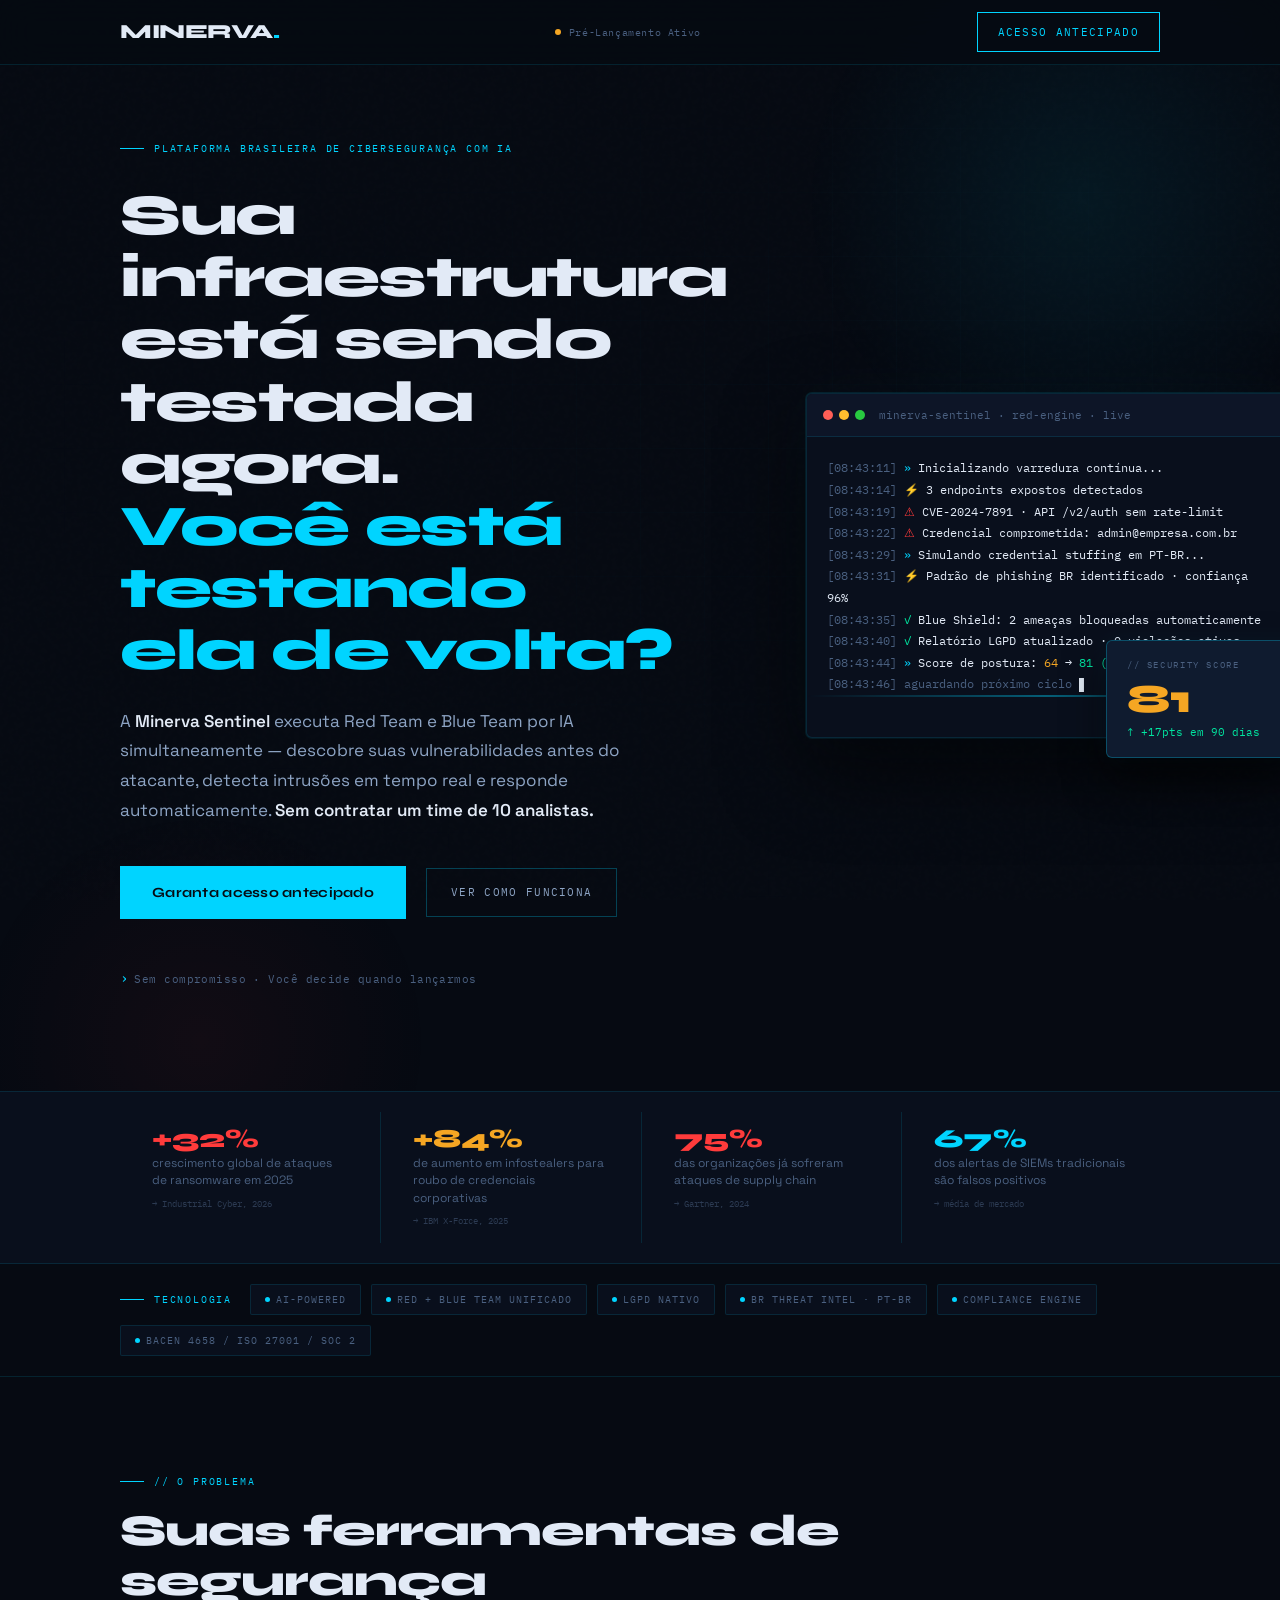
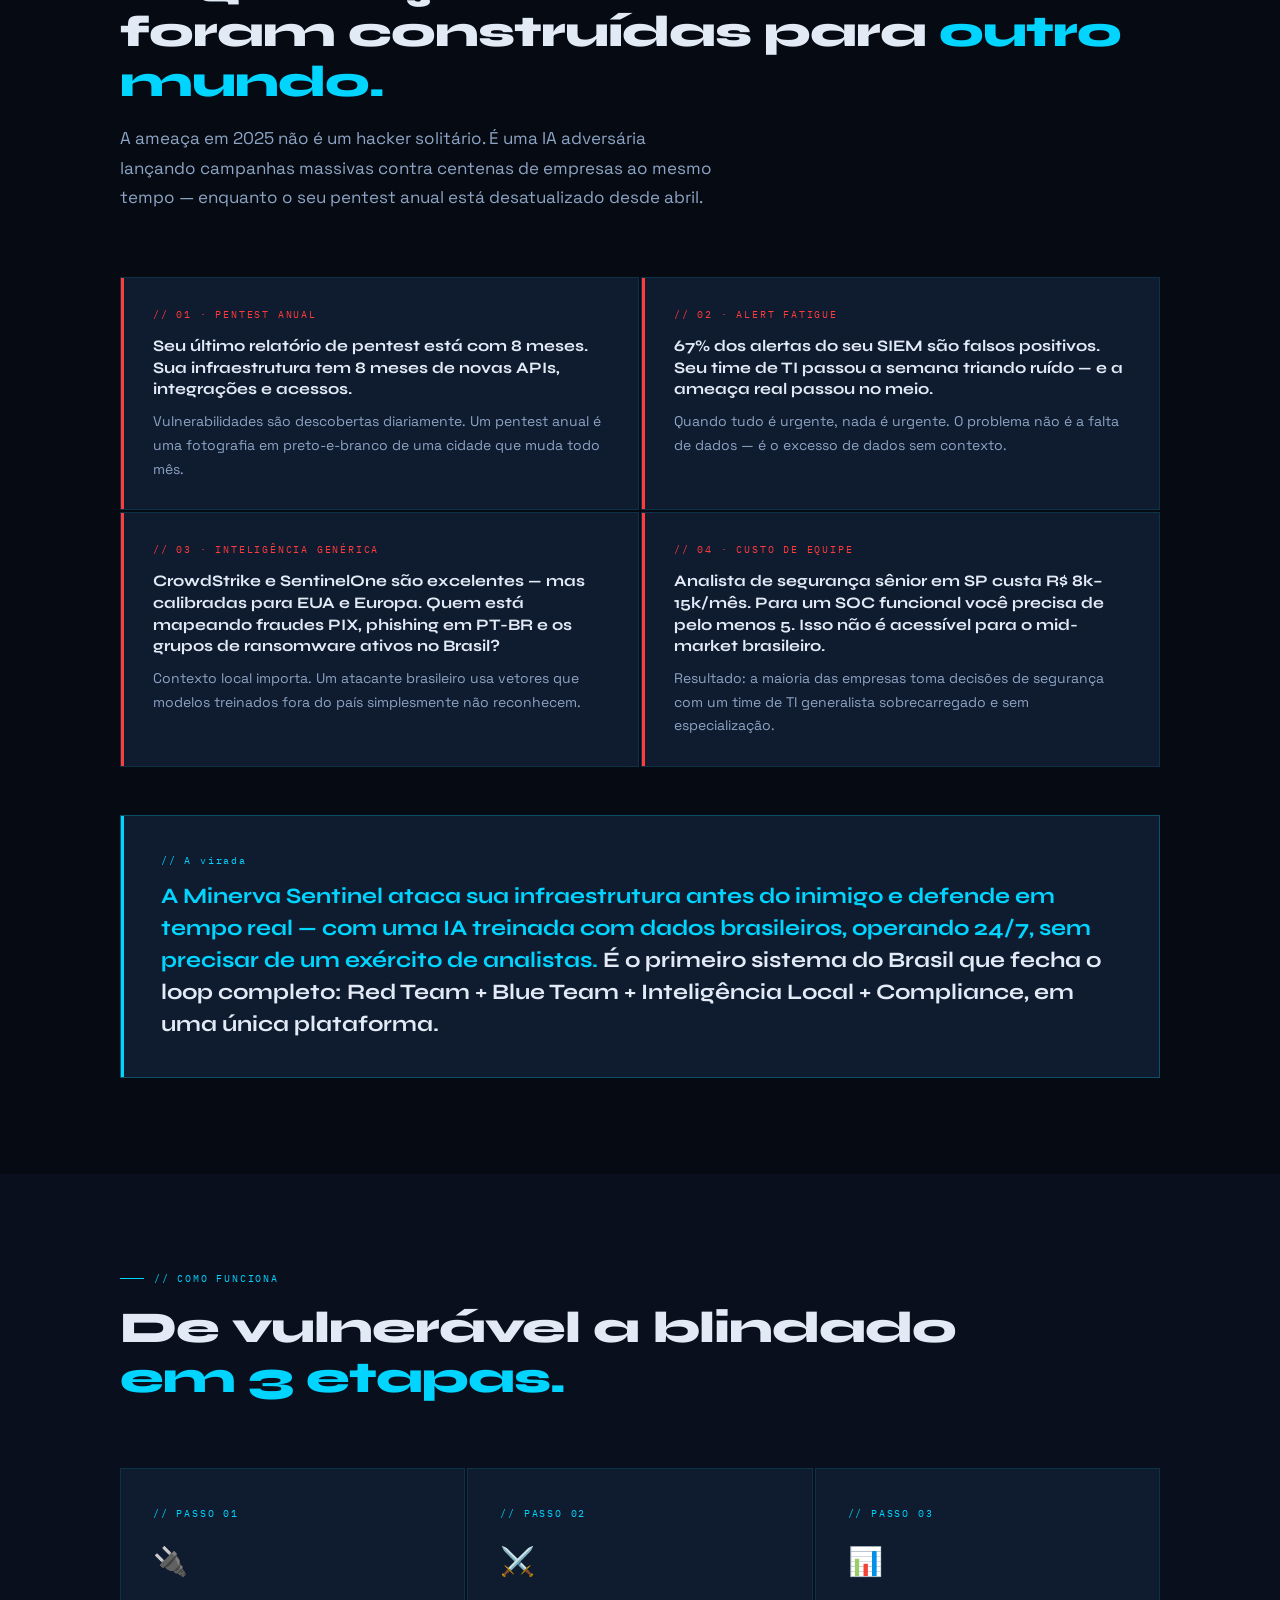
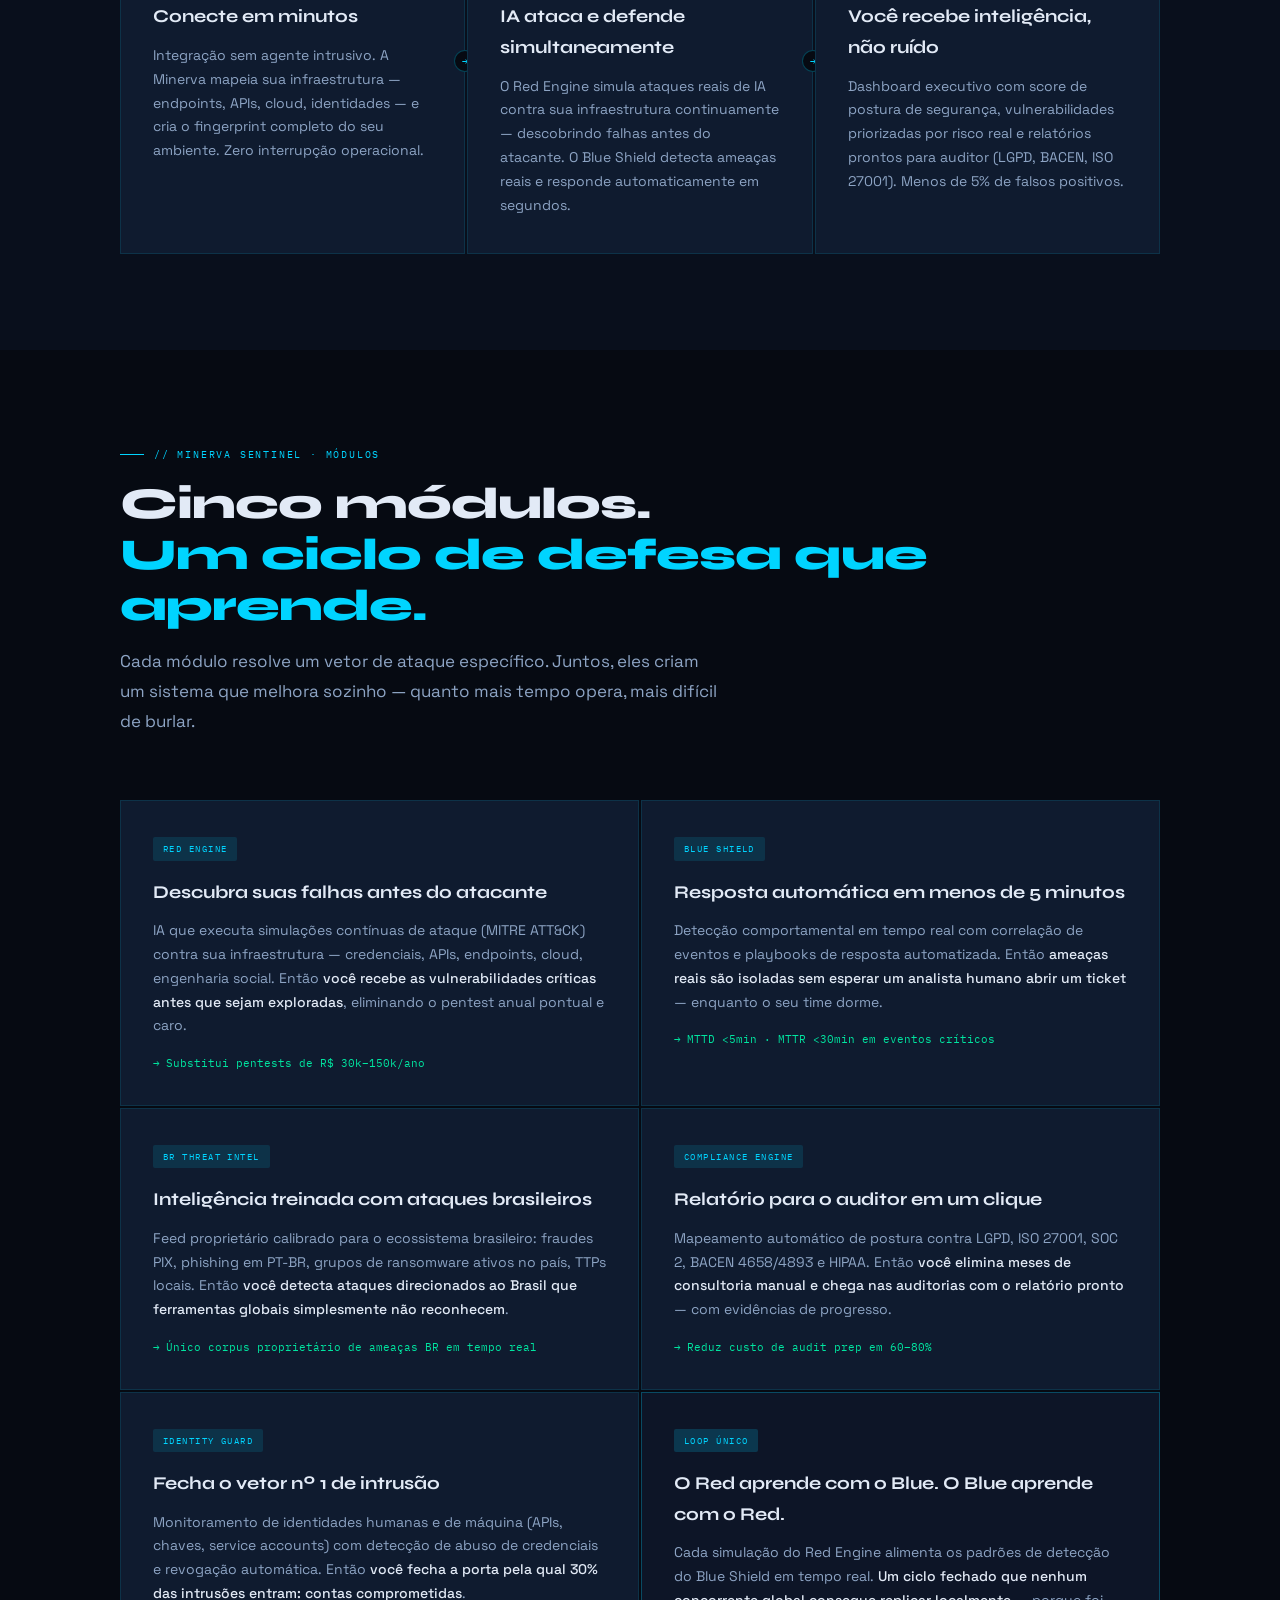
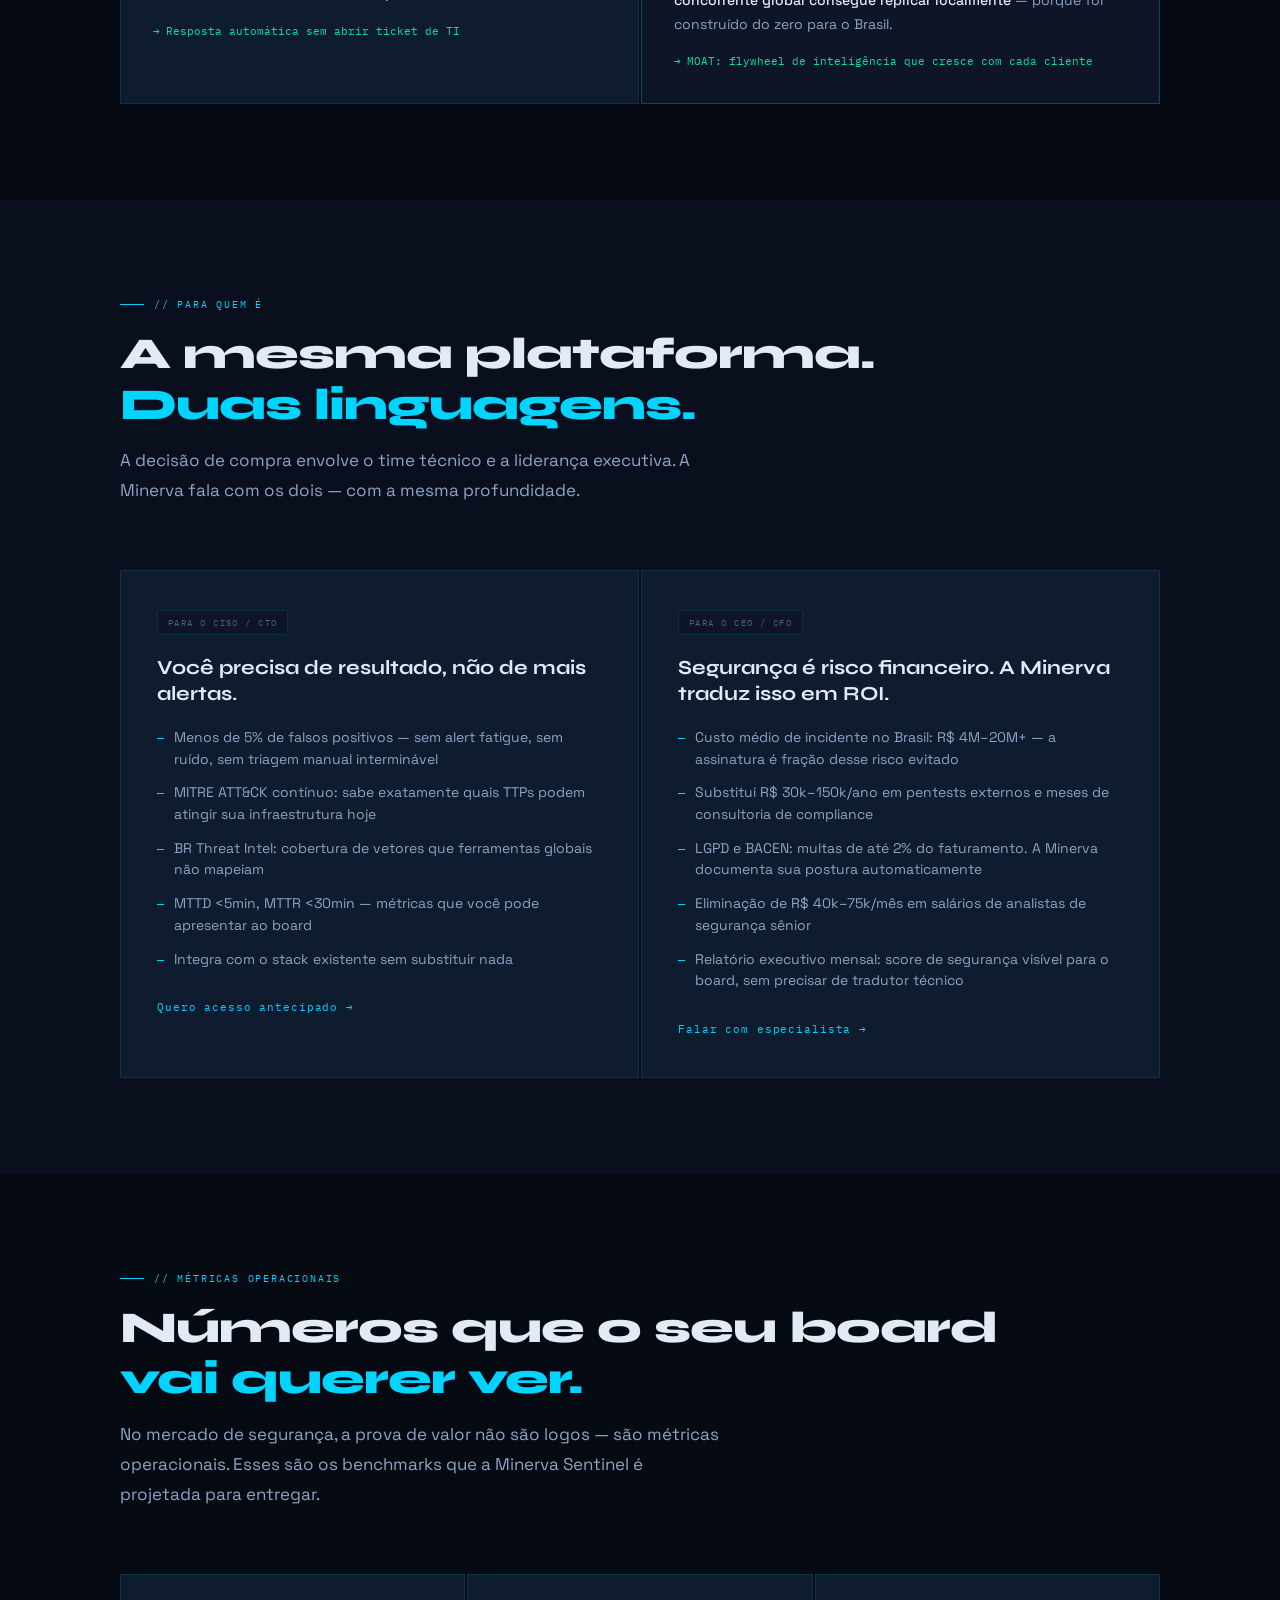
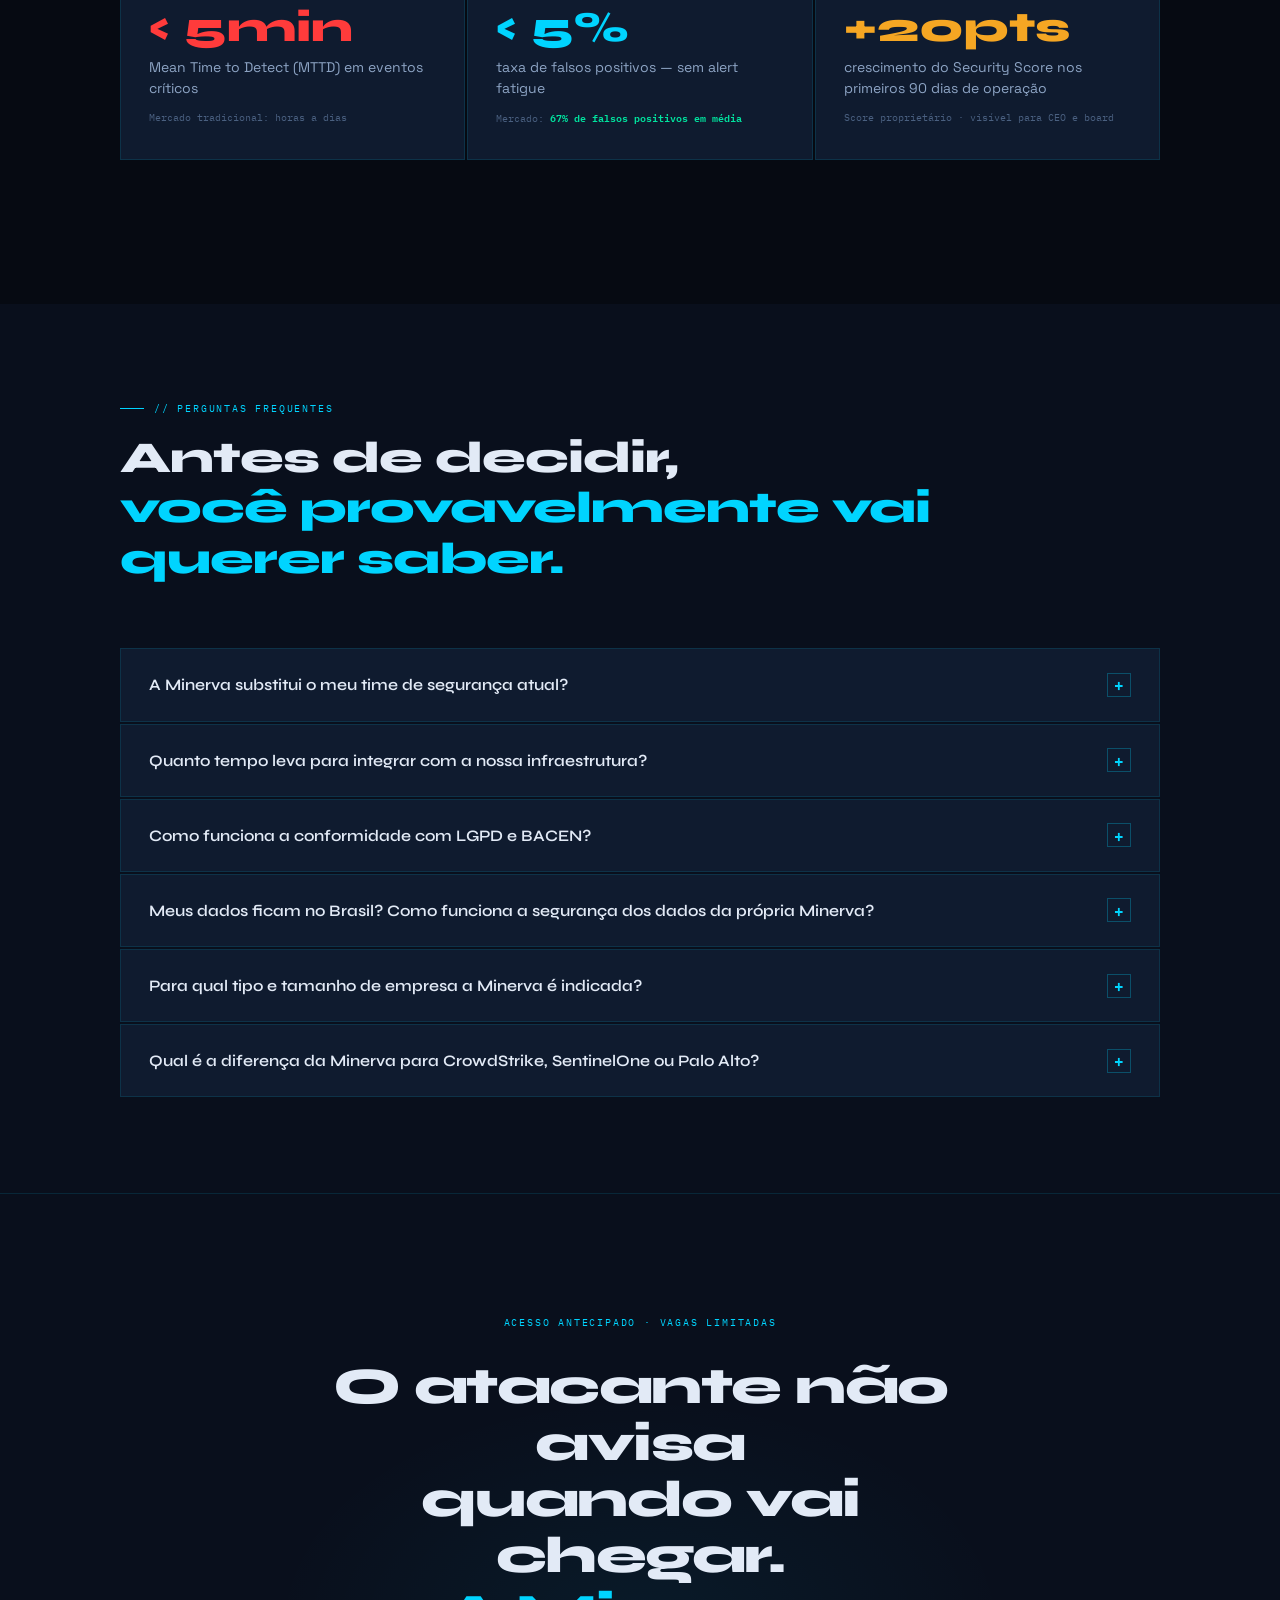
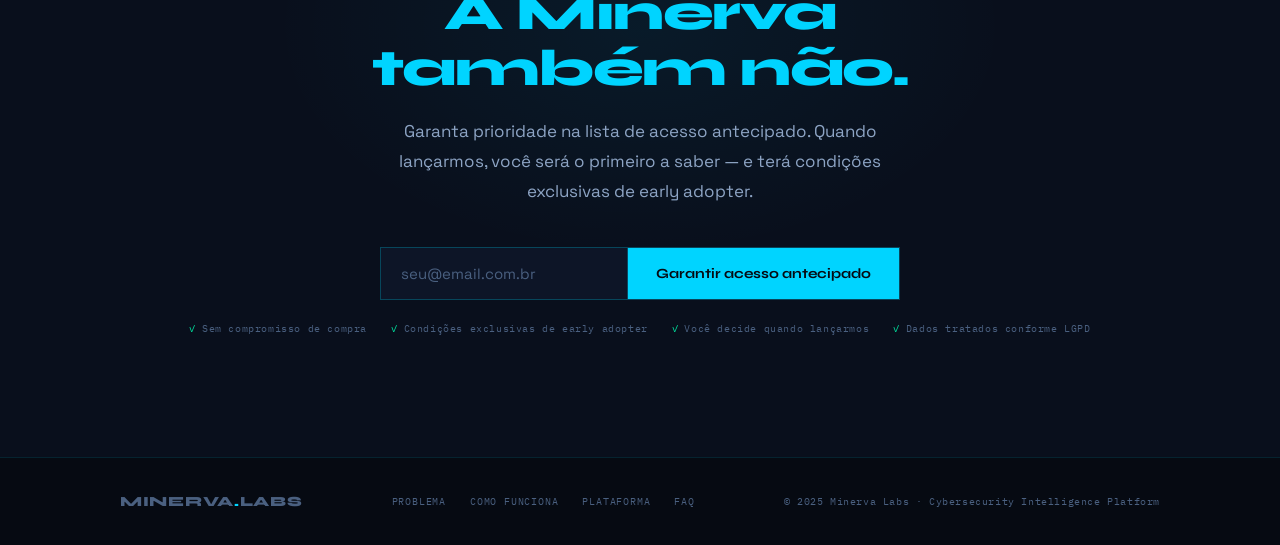
==== index.html @ 3fe536c2 "Rename minerva-labs.html to index.html fix" ====
<!DOCTYPE html>
<html lang="pt-BR">
<head>
<meta charset="UTF-8">
<meta name="viewport" content="width=device-width, initial-scale=1.0">
<meta name="description" content="Minerva Sentinel — Plataforma brasileira de cibersegurança com IA. Red Team + Blue Team unificados, inteligência de ameaças BR e compliance automático.">
<title>Minerva Labs — Plataforma de Cibersegurança com IA</title>
<link rel="preconnect" href="https://fonts.googleapis.com">
<link href="https://fonts.googleapis.com/css2?family=Space+Grotesk:wght@300;400;500;600;700&family=Syne:wght@700;800&family=IBM+Plex+Mono:wght@400;500&display=swap" rel="stylesheet">
<link rel="stylesheet" href="minerva-labs.css">
</head>
<body>

<!-- ══ NAVBAR ══ -->
<nav>
  <div class="nav-inner">
    <a href="#" class="nav-logo">MINERVA<span>.</span></a>
    <div class="nav-status">
      <div class="nav-dot"></div>
      <span>Pré-Lançamento Ativo</span>
    </div>
    <a href="#acesso" class="nav-cta">Acesso Antecipado</a>
  </div>
</nav>


<!-- ══ HERO ══ -->
<section class="hero">
  <div class="hero-grid-bg"></div>
  <div class="hero-glow-1"></div>
  <div class="hero-glow-2"></div>
  <div class="container">
    <div class="hero-layout">
      <div class="hero-content">
        <div class="tag-label">Plataforma brasileira de cibersegurança com IA</div>
        <h1 class="hero-headline">
          Sua infraestrutura<br>
          está sendo testada<br>
          agora.<br>
          <em>Você está testando<br>ela de volta?</em>
        </h1>
        <p class="hero-sub">
          A <strong>Minerva Sentinel</strong> executa Red Team e Blue Team por IA simultaneamente — descobre suas vulnerabilidades antes do atacante, detecta intrusões em tempo real e responde automaticamente. <strong>Sem contratar um time de 10 analistas.</strong>
        </p>
        <div class="cta-group">
          <a href="#acesso" class="btn-primary">Garanta acesso antecipado</a>
          <a href="#como-funciona" class="btn-ghost">Ver como funciona</a>
        </div>
        <div class="hero-microcopy">Sem compromisso · Você decide quando lançarmos</div>
      </div>

      <!-- Terminal Visual -->
      <div class="hero-visual">
        <div class="terminal">
          <div class="terminal-bar">
            <div class="terminal-dot"></div>
            <div class="terminal-dot"></div>
            <div class="terminal-dot"></div>
            <span class="terminal-title">minerva-sentinel · red-engine · live</span>
          </div>
          <div class="terminal-body">
            <span class="t-line"><span class="t-dim">[08:43:11]</span> <span class="t-cyan">»</span> Inicializando varredura contínua...</span>
            <span class="t-line"><span class="t-dim">[08:43:14]</span> <span class="t-amber">⚡</span> 3 endpoints expostos detectados</span>
            <span class="t-line"><span class="t-dim">[08:43:19]</span> <span class="t-red">⚠</span> CVE-2024-7891 · API /v2/auth sem rate-limit</span>
            <span class="t-line"><span class="t-dim">[08:43:22]</span> <span class="t-red">⚠</span> Credencial comprometida: admin@empresa.com.br</span>
            <span class="t-line"><span class="t-dim">[08:43:29]</span> <span class="t-cyan">»</span> Simulando credential stuffing em PT-BR...</span>
            <span class="t-line"><span class="t-dim">[08:43:31]</span> <span class="t-amber">⚡</span> Padrão de phishing BR identificado · confiança 96%</span>
            <span class="t-line"><span class="t-dim">[08:43:35]</span> <span class="t-green">✓</span> Blue Shield: 2 ameaças bloqueadas automaticamente</span>
            <span class="t-line"><span class="t-dim">[08:43:40]</span> <span class="t-green">✓</span> Relatório LGPD atualizado · 0 violações ativas</span>
            <span class="t-line"><span class="t-dim">[08:43:44]</span> <span class="t-cyan">»</span> Score de postura: <span class="t-amber">64</span> → <span class="t-green">81 (+17pts)</span></span>
            <span class="t-line"><span class="t-dim">[08:43:46]</span> <span class="t-dim">aguardando próximo ciclo </span><span class="t-cursor"></span></span>
          </div>
        </div>
        <div class="score-card">
          <div class="score-label">// Security Score</div>
          <div class="score-value">81</div>
          <div class="score-delta">↑ +17pts em 90 dias</div>
        </div>
      </div>
    </div>
  </div>
</section>


<!-- ══ PROOF BAR ══ -->
<div class="proof-bar">
  <div class="container">
    <div class="proof-bar-inner">
      <div class="proof-item">
        <div class="proof-num red">+32%</div>
        <div class="proof-label">crescimento global de ataques de ransomware em 2025</div>
        <div class="proof-source">→ Industrial Cyber, 2026</div>
      </div>
      <div class="proof-item">
        <div class="proof-num amber">+84%</div>
        <div class="proof-label">de aumento em infostealers para roubo de credenciais corporativas</div>
        <div class="proof-source">→ IBM X-Force, 2025</div>
      </div>
      <div class="proof-item">
        <div class="proof-num red">75%</div>
        <div class="proof-label">das organizações já sofreram ataques de supply chain</div>
        <div class="proof-source">→ Gartner, 2024</div>
      </div>
      <div class="proof-item">
        <div class="proof-num">67%</div>
        <div class="proof-label">dos alertas de SIEMs tradicionais são falsos positivos</div>
        <div class="proof-source">→ média de mercado</div>
      </div>
    </div>
  </div>
</div>


<!-- ══ BADGE BAR ══ -->
<div class="badge-bar">
  <div class="container">
    <div class="badge-list">
      <span class="tag-label" style="margin-right: 8px; flex-shrink: 0;">Tecnologia</span>
      <span class="badge">AI-Powered</span>
      <span class="badge">Red + Blue Team Unificado</span>
      <span class="badge">LGPD Nativo</span>
      <span class="badge">BR Threat Intel · PT-BR</span>
      <span class="badge">Compliance Engine</span>
      <span class="badge">BACEN 4658 / ISO 27001 / SOC 2</span>
    </div>
  </div>
</div>


<!-- ══ PROBLEMA ══ -->
<section class="section" id="problema">
  <div class="container">
    <div class="section-header reveal">
      <div class="tag-label">// O problema</div>
      <h2 class="section-title">Suas ferramentas de segurança<br>foram construídas para <em>outro mundo.</em></h2>
      <p class="section-sub">A ameaça em 2025 não é um hacker solitário. É uma IA adversária lançando campanhas massivas contra centenas de empresas ao mesmo tempo — enquanto o seu pentest anual está desatualizado desde abril.</p>
    </div>

    <div class="pas-grid">
      <div class="pas-card reveal">
        <div class="pas-card-num">// 01 · PENTEST ANUAL</div>
        <div class="pas-card-q">Seu último relatório de pentest está com 8 meses. Sua infraestrutura tem 8 meses de novas APIs, integrações e acessos.</div>
        <div class="pas-card-a">Vulnerabilidades são descobertas diariamente. Um pentest anual é uma fotografia em preto-e-branco de uma cidade que muda todo mês.</div>
      </div>
      <div class="pas-card reveal">
        <div class="pas-card-num">// 02 · ALERT FATIGUE</div>
        <div class="pas-card-q">67% dos alertas do seu SIEM são falsos positivos. Seu time de TI passou a semana triando ruído — e a ameaça real passou no meio.</div>
        <div class="pas-card-a">Quando tudo é urgente, nada é urgente. O problema não é a falta de dados — é o excesso de dados sem contexto.</div>
      </div>
      <div class="pas-card reveal">
        <div class="pas-card-num">// 03 · INTELIGÊNCIA GENÉRICA</div>
        <div class="pas-card-q">CrowdStrike e SentinelOne são excelentes — mas calibradas para EUA e Europa. Quem está mapeando fraudes PIX, phishing em PT-BR e os grupos de ransomware ativos no Brasil?</div>
        <div class="pas-card-a">Contexto local importa. Um atacante brasileiro usa vetores que modelos treinados fora do país simplesmente não reconhecem.</div>
      </div>
      <div class="pas-card reveal">
        <div class="pas-card-num">// 04 · CUSTO DE EQUIPE</div>
        <div class="pas-card-q">Analista de segurança sênior em SP custa R$ 8k–15k/mês. Para um SOC funcional você precisa de pelo menos 5. Isso não é acessível para o mid-market brasileiro.</div>
        <div class="pas-card-a">Resultado: a maioria das empresas toma decisões de segurança com um time de TI generalista sobrecarregado e sem especialização.</div>
      </div>
    </div>

    <div class="pas-solution reveal">
      <div class="pas-solution-label">// A virada</div>
      <p class="pas-solution-text">
        <strong>A Minerva Sentinel ataca sua infraestrutura antes do inimigo e defende em tempo real — com uma IA treinada com dados brasileiros, operando 24/7, sem precisar de um exército de analistas.</strong> É o primeiro sistema do Brasil que fecha o loop completo: Red Team + Blue Team + Inteligência Local + Compliance, em uma única plataforma.
      </p>
    </div>
  </div>
</section>


<!-- ══ COMO FUNCIONA ══ -->
<section class="section alt" id="como-funciona">
  <div class="container">
    <div class="section-header reveal">
      <div class="tag-label">// Como funciona</div>
      <h2 class="section-title">De vulnerável a blindado<br><em>em 3 etapas.</em></h2>
    </div>
    <div class="steps">
      <div class="step reveal">
        <div class="step-num">// PASSO 01</div>
        <span class="step-icon">🔌</span>
        <div class="step-title">Conecte em minutos</div>
        <div class="step-desc">Integração sem agente intrusivo. A Minerva mapeia sua infraestrutura — endpoints, APIs, cloud, identidades — e cria o fingerprint completo do seu ambiente. Zero interrupção operacional.</div>
        <div class="step-connector">→</div>
      </div>
      <div class="step reveal">
        <div class="step-num">// PASSO 02</div>
        <span class="step-icon">⚔️</span>
        <div class="step-title">IA ataca e defende simultaneamente</div>
        <div class="step-desc">O Red Engine simula ataques reais de IA contra sua infraestrutura continuamente — descobrindo falhas antes do atacante. O Blue Shield detecta ameaças reais e responde automaticamente em segundos.</div>
        <div class="step-connector">→</div>
      </div>
      <div class="step reveal">
        <div class="step-num">// PASSO 03</div>
        <span class="step-icon">📊</span>
        <div class="step-title">Você recebe inteligência, não ruído</div>
        <div class="step-desc">Dashboard executivo com score de postura de segurança, vulnerabilidades priorizadas por risco real e relatórios prontos para auditor (LGPD, BACEN, ISO 27001). Menos de 5% de falsos positivos.</div>
      </div>
    </div>
  </div>
</section>


<!-- ══ MÓDULOS ══ -->
<section class="section" id="plataforma">
  <div class="container">
    <div class="section-header reveal">
      <div class="tag-label">// Minerva Sentinel · Módulos</div>
      <h2 class="section-title">Cinco módulos.<br><em>Um ciclo de defesa que aprende.</em></h2>
      <p class="section-sub">Cada módulo resolve um vetor de ataque específico. Juntos, eles criam um sistema que melhora sozinho — quanto mais tempo opera, mais difícil de burlar.</p>
    </div>
    <div class="features-grid">
      <div class="feature-card reveal">
        <span class="feature-tag">Red Engine</span>
        <div class="feature-title">Descubra suas falhas antes do atacante</div>
        <div class="feature-bridge">IA que executa simulações contínuas de ataque (MITRE ATT&amp;CK) contra sua infraestrutura — credenciais, APIs, endpoints, cloud, engenharia social. Então <strong>você recebe as vulnerabilidades críticas antes que sejam exploradas</strong>, eliminando o pentest anual pontual e caro.</div>
        <div class="feature-metric">Substitui pentests de R$ 30k–150k/ano</div>
      </div>
      <div class="feature-card reveal">
        <span class="feature-tag">Blue Shield</span>
        <div class="feature-title">Resposta automática em menos de 5 minutos</div>
        <div class="feature-bridge">Detecção comportamental em tempo real com correlação de eventos e playbooks de resposta automatizada. Então <strong>ameaças reais são isoladas sem esperar um analista humano abrir um ticket</strong> — enquanto o seu time dorme.</div>
        <div class="feature-metric">MTTD &lt;5min · MTTR &lt;30min em eventos críticos</div>
      </div>
      <div class="feature-card reveal">
        <span class="feature-tag">BR Threat Intel</span>
        <div class="feature-title">Inteligência treinada com ataques brasileiros</div>
        <div class="feature-bridge">Feed proprietário calibrado para o ecossistema brasileiro: fraudes PIX, phishing em PT-BR, grupos de ransomware ativos no país, TTPs locais. Então <strong>você detecta ataques direcionados ao Brasil que ferramentas globais simplesmente não reconhecem</strong>.</div>
        <div class="feature-metric">Único corpus proprietário de ameaças BR em tempo real</div>
      </div>
      <div class="feature-card reveal">
        <span class="feature-tag">Compliance Engine</span>
        <div class="feature-title">Relatório para o auditor em um clique</div>
        <div class="feature-bridge">Mapeamento automático de postura contra LGPD, ISO 27001, SOC 2, BACEN 4658/4893 e HIPAA. Então <strong>você elimina meses de consultoria manual e chega nas auditorias com o relatório pronto</strong> — com evidências de progresso.</div>
        <div class="feature-metric">Reduz custo de audit prep em 60–80%</div>
      </div>
      <div class="feature-card reveal">
        <span class="feature-tag">Identity Guard</span>
        <div class="feature-title">Fecha o vetor nº 1 de intrusão</div>
        <div class="feature-bridge">Monitoramento de identidades humanas e de máquina (APIs, chaves, service accounts) com detecção de abuso de credenciais e revogação automática. Então <strong>você fecha a porta pela qual 30% das intrusões entram: contas comprometidas</strong>.</div>
        <div class="feature-metric">Resposta automática sem abrir ticket de TI</div>
      </div>
      <div class="feature-card reveal" style="background: var(--bg-3); border-color: var(--border-2);">
        <span class="feature-tag" style="background: rgba(0,212,255,0.18); color: var(--cyan);">Loop Único</span>
        <div class="feature-title">O Red aprende com o Blue. O Blue aprende com o Red.</div>
        <div class="feature-bridge">Cada simulação do Red Engine alimenta os padrões de detecção do Blue Shield em tempo real. <strong>Um ciclo fechado que nenhum concorrente global consegue replicar localmente</strong> — porque foi construído do zero para o Brasil.</div>
        <div class="feature-metric">MOAT: flywheel de inteligência que cresce com cada cliente</div>
      </div>
    </div>
  </div>
</section>


<!-- ══ PARA QUEM É ══ -->
<section class="section alt">
  <div class="container">
    <div class="section-header reveal">
      <div class="tag-label">// Para quem é</div>
      <h2 class="section-title">A mesma plataforma.<br><em>Duas linguagens.</em></h2>
      <p class="section-sub">A decisão de compra envolve o time técnico e a liderança executiva. A Minerva fala com os dois — com a mesma profundidade.</p>
    </div>
    <div class="audience-grid">
      <div class="audience-card reveal">
        <span class="audience-badge">Para o CISO / CTO</span>
        <div class="audience-role">Você precisa de resultado, não de mais alertas.</div>
        <ul class="audience-pains">
          <li>Menos de 5% de falsos positivos — sem alert fatigue, sem ruído, sem triagem manual interminável</li>
          <li>MITRE ATT&amp;CK contínuo: sabe exatamente quais TTPs podem atingir sua infraestrutura hoje</li>
          <li>BR Threat Intel: cobertura de vetores que ferramentas globais não mapeiam</li>
          <li>MTTD &lt;5min, MTTR &lt;30min — métricas que você pode apresentar ao board</li>
          <li>Integra com o stack existente sem substituir nada</li>
        </ul>
        <a href="#acesso" class="audience-cta">Quero acesso antecipado</a>
      </div>
      <div class="audience-card reveal">
        <span class="audience-badge">Para o CEO / CFO</span>
        <div class="audience-role">Segurança é risco financeiro. A Minerva traduz isso em ROI.</div>
        <ul class="audience-pains">
          <li>Custo médio de incidente no Brasil: R$ 4M–20M+ — a assinatura é fração desse risco evitado</li>
          <li>Substitui R$ 30k–150k/ano em pentests externos e meses de consultoria de compliance</li>
          <li>LGPD e BACEN: multas de até 2% do faturamento. A Minerva documenta sua postura automaticamente</li>
          <li>Eliminação de R$ 40k–75k/mês em salários de analistas de segurança sênior</li>
          <li>Relatório executivo mensal: score de segurança visível para o board, sem precisar de tradutor técnico</li>
        </ul>
        <a href="#acesso" class="audience-cta">Falar com especialista</a>
      </div>
    </div>
  </div>
</section>


<!-- ══ MÉTRICAS OPERACIONAIS ══ -->
<section class="section">
  <div class="container">
    <div class="section-header reveal">
      <div class="tag-label">// Métricas operacionais</div>
      <h2 class="section-title">Números que o seu board<br><em>vai querer ver.</em></h2>
      <p class="section-sub">No mercado de segurança, a prova de valor não são logos — são métricas operacionais. Esses são os benchmarks que a Minerva Sentinel é projetada para entregar.</p>
    </div>
    <div class="threat-stats">
      <div class="threat-stat reveal">
        <div class="threat-stat-value red">&lt; 5min</div>
        <div class="threat-stat-label">Mean Time to Detect (MTTD) em eventos críticos</div>
        <div class="threat-stat-vs">Mercado tradicional: horas a dias</div>
      </div>
      <div class="threat-stat reveal">
        <div class="threat-stat-value cyan">&lt; 5%</div>
        <div class="threat-stat-label">taxa de falsos positivos — sem alert fatigue</div>
        <div class="threat-stat-vs">Mercado: <span>67% de falsos positivos em média</span></div>
      </div>
      <div class="threat-stat reveal">
        <div class="threat-stat-value amber">+20pts</div>
        <div class="threat-stat-label">crescimento do Security Score nos primeiros 90 dias de operação</div>
        <div class="threat-stat-vs">Score proprietário · visível para CEO e board</div>
      </div>
    </div>
  </div>
</section>


<!-- ══ FAQ ══ -->
<section class="section alt" id="faq">
  <div class="container">
    <div class="section-header reveal">
      <div class="tag-label">// Perguntas frequentes</div>
      <h2 class="section-title">Antes de decidir,<br><em>você provavelmente vai querer saber.</em></h2>
    </div>
    <div class="faq-list">
      <div class="faq-item reveal">
        <div class="faq-question" onclick="toggleFaq(this)">
          A Minerva substitui o meu time de segurança atual?
          <div class="faq-icon">+</div>
        </div>
        <div class="faq-answer">
          <div class="faq-answer-inner">Não — a Minerva potencializa o time que você já tem. Ela elimina o trabalho braçal de triagem de alertas e monitoramento manual, liberando seu time para focar nas decisões estratégicas que realmente precisam de julgamento humano. Para quem não tem time de segurança dedicado, a Minerva age como um SOC automatizado disponível 24/7.</div>
        </div>
      </div>
      <div class="faq-item reveal">
        <div class="faq-question" onclick="toggleFaq(this)">
          Quanto tempo leva para integrar com a nossa infraestrutura?
          <div class="faq-icon">+</div>
        </div>
        <div class="faq-answer">
          <div class="faq-answer-inner">O onboarding técnico foi projetado para ser concluído em horas, não semanas. A Minerva não exige agente intrusivo nem reestruturação de infraestrutura. Na maioria dos ambientes cloud e on-premise, o fingerprinting completo é realizado no primeiro dia. Os primeiros alertas e vulnerabilidades aparecem nas primeiras 24–48 horas.</div>
        </div>
      </div>
      <div class="faq-item reveal">
        <div class="faq-question" onclick="toggleFaq(this)">
          Como funciona a conformidade com LGPD e BACEN?
          <div class="faq-icon">+</div>
        </div>
        <div class="faq-answer">
          <div class="faq-answer-inner">O Compliance Engine mapeia automaticamente sua postura de segurança contra os requisitos da LGPD, BACEN 4658/4893, ISO 27001 e SOC 2. Ele gera relatórios prontos para auditores externos, com evidências de controles, histórico de incidentes e progresso de maturidade — eliminando meses de trabalho de consultoria manual para cada ciclo de auditoria.</div>
        </div>
      </div>
      <div class="faq-item reveal">
        <div class="faq-question" onclick="toggleFaq(this)">
          Meus dados ficam no Brasil? Como funciona a segurança dos dados da própria Minerva?
          <div class="faq-icon">+</div>
        </div>
        <div class="faq-answer">
          <div class="faq-answer-inner">Sim. A Minerva opera com infraestrutura de dados no Brasil por design — não como adaptação de uma solução global. Isso é parte do MOAT: a inteligência de ameaças brasileira só funciona se os dados de operações do cliente forem tratados com a mesma jurisdição. A arquitetura de segurança da própria Minerva é detalhada durante a fase de due diligence técnica do processo de contratação.</div>
        </div>
      </div>
      <div class="faq-item reveal">
        <div class="faq-question" onclick="toggleFaq(this)">
          Para qual tipo e tamanho de empresa a Minerva é indicada?
          <div class="faq-icon">+</div>
        </div>
        <div class="faq-answer">
          <div class="faq-answer-inner">A Minerva foi projetada para o mid-market brasileiro: empresas de 30 a 500 colaboradores com operações digitais, APIs, cloud e dados sensíveis — especialmente fintechs e bancos digitais com requisitos regulatórios BACEN, healthtechs e redes de saúde com dados de pacientes, e plataformas SaaS B2B com clientes enterprise que exigem ISO 27001 ou SOC 2. Se você tem um CTO ou CISO tomando decisões de segurança, a Minerva é para você.</div>
        </div>
      </div>
      <div class="faq-item reveal">
        <div class="faq-question" onclick="toggleFaq(this)">
          Qual é a diferença da Minerva para CrowdStrike, SentinelOne ou Palo Alto?
          <div class="faq-icon">+</div>
        </div>
        <div class="faq-answer">
          <div class="faq-answer-inner">Essas são excelentes plataformas — mas calibradas para EUA e Europa. Nenhuma delas treina sua IA com o corpus de ataques específicos ao Brasil, fraudes PIX, phishing em PT-BR, ou os grupos de ransomware ativos no país. Além disso, o loop Red+Blue da Minerva é unificado e contínuo — a mesma IA que simula ataques aprende a defender. Por fim, o custo do tier de entrada da Minerva é acessível para o mid-market brasileiro, onde as soluções enterprise americanas são proibitivas.</div>
        </div>
      </div>
    </div>
  </div>
</section>


<!-- ══ FINAL CTA ══ -->
<section class="final-cta" id="acesso">
  <div class="final-cta-glow"></div>
  <div class="container" style="position: relative; z-index: 1;">
    <div class="tag-label" style="justify-content: center; margin-bottom: 28px;"><span style="margin: 0">Acesso antecipado · Vagas limitadas</span></div>
    <h2 class="final-headline">
      O atacante não avisa<br>quando vai chegar.<br>
      <em>A Minerva também não.</em>
    </h2>
    <p class="final-sub">Garanta prioridade na lista de acesso antecipado. Quando lançarmos, você será o primeiro a saber — e terá condições exclusivas de early adopter.</p>

    <form class="final-form" onsubmit="handleSubmit(event)" novalidate>
      <input type="email" class="final-input" placeholder="seu@email.com.br" required autocomplete="email">
      <button type="submit" class="final-btn">Garantir acesso antecipado</button>
    </form>

    <div class="final-guarantee">
      <span class="final-guarantee-item">Sem compromisso de compra</span>
      <span class="final-guarantee-item">Condições exclusivas de early adopter</span>
      <span class="final-guarantee-item">Você decide quando lançarmos</span>
      <span class="final-guarantee-item">Dados tratados conforme LGPD</span>
    </div>
  </div>
</section>


<!-- ══ FOOTER ══ -->
<footer>
  <div class="container">
    <div class="footer-inner">
      <div class="footer-brand">MINERVA<span>.</span>LABS</div>
      <div class="footer-links">
        <a href="#problema">Problema</a>
        <a href="#como-funciona">Como funciona</a>
        <a href="#plataforma">Plataforma</a>
        <a href="#faq">FAQ</a>
      </div>
      <div class="footer-copy">© 2025 Minerva Labs · Cybersecurity Intelligence Platform</div>
    </div>
  </div>
</footer>


<script>
// FAQ Toggle
function toggleFaq(el) {
  const item = el.closest('.faq-item');
  const isOpen = item.classList.contains('open');
  document.querySelectorAll('.faq-item.open').forEach(i => i.classList.remove('open'));
  if (!isOpen) item.classList.add('open');
}

// Form submit
function handleSubmit(e) {
  e.preventDefault();
  const form = e.target;
  const btn = form.querySelector('.final-btn');
  const input = form.querySelector('.final-input');

  if (!input.value || !input.value.includes('@')) {
    input.style.borderBottom = '2px solid var(--red)';
    input.focus();
    return;
  }

  btn.textContent = '✓ Acesso garantido!';
  btn.disabled = true;
  input.disabled = true;
  form.style.opacity = '.7';
}

// Scroll reveal
const revealObserver = new IntersectionObserver((entries) => {
  entries.forEach(entry => {
    if (entry.isIntersecting) {
      entry.target.classList.add('visible');
      revealObserver.unobserve(entry.target);
    }
  });
}, { threshold: 0.1, rootMargin: '0px 0px -40px 0px' });

document.querySelectorAll('.reveal').forEach(el => revealObserver.observe(el));

// Navbar scroll effect
const nav = document.querySelector('nav');
window.addEventListener('scroll', () => {
  if (window.scrollY > 40) {
    nav.style.borderBottomColor = 'rgba(0,212,255,0.2)';
  } else {
    nav.style.borderBottomColor = 'var(--border)';
  }
}, { passive: true });
</script>
</body>
</html>
---- minerva-labs.css ----
:root {
  --bg:         #060A12;
  --bg-2:       #090F1C;
  --bg-3:       #0D1527;
  --bg-card:    #0F1B2F;
  --cyan:       #00D4FF;
  --cyan-dim:   rgba(0,212,255,0.12);
  --cyan-glow:  rgba(0,212,255,0.06);
  --red:        #FF3B3B;
  --amber:      #F5A623;
  --green:      #00E5A0;
  --text:       #E2EAF6;
  --text-2:     #8DA4C4;
  --text-3:     #4A6080;
  --border:     rgba(0,212,255,0.12);
  --border-2:   rgba(0,212,255,0.28);
  --mono:       'IBM Plex Mono', monospace;
  --display:    'Syne', sans-serif;
  --body:       'Space Grotesk', sans-serif;
  --max:        1120px;
  --radius:     6px;
}

*, *::before, *::after { box-sizing: border-box; margin: 0; padding: 0; }
html { scroll-behavior: smooth; }
body {
  background: var(--bg);
  color: var(--text);
  font-family: var(--body);
  font-size: 16px;
  line-height: 1.7;
  -webkit-font-smoothing: antialiased;
  overflow-x: hidden;
}

/* ── NOISE OVERLAY ── */
body::before {
  content: '';
  position: fixed;
  inset: 0;
  background-image: url("data:image/svg+xml,%3Csvg viewBox='0 0 200 200' xmlns='http://www.w3.org/2000/svg'%3E%3Cfilter id='n'%3E%3CfeTurbulence type='fractalNoise' baseFrequency='0.85' numOctaves='4' stitchTiles='stitch'/%3E%3C/filter%3E%3Crect width='100%25' height='100%25' filter='url(%23n)' opacity='0.04'/%3E%3C/svg%3E");
  pointer-events: none;
  z-index: 0;
  opacity: 0.35;
}

/* ── UTILITIES ── */
.container { max-width: var(--max); margin: 0 auto; padding: 0 40px; }
.mono { font-family: var(--mono); }
.tag-label {
  font-family: var(--mono);
  font-size: 10px;
  letter-spacing: .18em;
  text-transform: uppercase;
  color: var(--cyan);
  display: flex;
  align-items: center;
  gap: 10px;
}
.tag-label::before {
  content: '';
  display: block;
  width: 24px; height: 1px;
  background: var(--cyan);
  flex-shrink: 0;
}

/* ── ANIMATIONS ── */
@keyframes pulse-glow {
  0%, 100% { box-shadow: 0 0 0 0 rgba(0,212,255,0); }
  50% { box-shadow: 0 0 24px 4px rgba(0,212,255,0.2); }
}
@keyframes scan-line {
  0% { transform: translateY(-100%); opacity: 0; }
  10% { opacity: 1; }
  90% { opacity: 1; }
  100% { transform: translateY(400px); opacity: 0; }
}
@keyframes blink {
  0%, 49% { opacity: 1; }
  50%, 100% { opacity: 0; }
}
@keyframes float-up {
  from { opacity: 0; transform: translateY(24px); }
  to { opacity: 1; transform: translateY(0); }
}
@keyframes dot-pulse {
  0%, 100% { opacity: 1; transform: scale(1); }
  50% { opacity: 0.5; transform: scale(0.8); }
}

/* ── NAVBAR ── */
nav {
  position: fixed;
  top: 0; left: 0; right: 0;
  z-index: 100;
  border-bottom: 1px solid var(--border);
  background: rgba(6,10,18,0.9);
  backdrop-filter: blur(20px);
  -webkit-backdrop-filter: blur(20px);
}
.nav-inner {
  max-width: var(--max);
  margin: 0 auto;
  padding: 0 40px;
  height: 64px;
  display: flex;
  align-items: center;
  justify-content: space-between;
}
.nav-logo {
  font-family: var(--display);
  font-size: 20px;
  font-weight: 800;
  letter-spacing: -0.5px;
  color: var(--text);
  text-decoration: none;
  transition: opacity .2s;
}
.nav-logo:hover { opacity: .8; }
.nav-logo span { color: var(--cyan); }
.nav-cta {
  background: transparent;
  border: 1px solid var(--cyan);
  color: var(--cyan);
  font-family: var(--mono);
  font-size: 11px;
  letter-spacing: .12em;
  text-transform: uppercase;
  padding: 10px 20px;
  cursor: pointer;
  text-decoration: none;
  transition: background .2s, color .2s, box-shadow .2s;
}
.nav-cta:hover {
  background: var(--cyan-dim);
  box-shadow: 0 0 16px rgba(0,212,255,0.15);
}
.nav-status {
  display: flex;
  align-items: center;
  gap: 8px;
  font-family: var(--mono);
  font-size: 10px;
  color: var(--text-3);
  letter-spacing: .06em;
}
.nav-dot {
  width: 6px; height: 6px;
  border-radius: 50%;
  background: var(--amber);
  animation: dot-pulse 2s ease-in-out infinite;
}

/* ── HERO ── */
.hero {
  min-height: 100vh;
  padding: 140px 0 100px;
  display: flex;
  align-items: center;
  position: relative;
  overflow: hidden;
}
.hero-grid-bg {
  position: absolute;
  inset: 0;
  background-image:
    linear-gradient(rgba(0,212,255,0.03) 1px, transparent 1px),
    linear-gradient(90deg, rgba(0,212,255,0.03) 1px, transparent 1px);
  background-size: 64px 64px;
  mask-image: radial-gradient(ellipse 80% 60% at 60% 40%, rgba(0,0,0,0.5) 0%, transparent 80%);
  -webkit-mask-image: radial-gradient(ellipse 80% 60% at 60% 40%, rgba(0,0,0,0.5) 0%, transparent 80%);
  pointer-events: none;
}
.hero-glow-1 {
  position: absolute;
  top: -100px; right: -100px;
  width: 600px; height: 600px;
  background: radial-gradient(circle, rgba(0,212,255,0.07) 0%, transparent 65%);
  pointer-events: none;
}
.hero-glow-2 {
  position: absolute;
  bottom: -200px; left: -50px;
  width: 500px; height: 500px;
  background: radial-gradient(circle, rgba(255,59,59,0.05) 0%, transparent 65%);
  pointer-events: none;
}
.hero-layout {
  display: grid;
  grid-template-columns: 1fr 480px;
  gap: 80px;
  align-items: center;
}
.hero-content { animation: float-up .7s ease both; }
.hero-content .tag-label { margin-bottom: 28px; }
.hero-headline {
  font-family: var(--display);
  font-size: clamp(36px, 4.5vw, 58px);
  font-weight: 800;
  line-height: 1.08;
  letter-spacing: -1.5px;
  color: var(--text);
  margin-bottom: 24px;
}
.hero-headline em {
  font-style: normal;
  color: var(--cyan);
}
.hero-headline .strike {
  position: relative;
  color: var(--text-3);
  text-decoration: none;
}
.hero-headline .strike::after {
  content: '';
  position: absolute;
  left: 0; right: 0;
  top: 50%;
  height: 2px;
  background: var(--red);
  transform: rotate(-1deg);
}
.hero-sub {
  font-size: 17px;
  color: var(--text-2);
  max-width: 540px;
  line-height: 1.75;
  margin-bottom: 40px;
}
.hero-sub strong { color: var(--text); font-weight: 600; }
.cta-group {
  display: flex;
  align-items: center;
  gap: 20px;
  flex-wrap: wrap;
  margin-bottom: 48px;
}
.btn-primary {
  background: var(--cyan);
  color: var(--bg);
  border: none;
  font-family: var(--display);
  font-size: 14px;
  font-weight: 700;
  letter-spacing: .02em;
  padding: 15px 32px;
  cursor: pointer;
  text-decoration: none;
  display: inline-block;
  transition: opacity .2s, transform .15s, box-shadow .2s;
  animation: pulse-glow 3s ease-in-out infinite;
}
.btn-primary:hover {
  opacity: .92;
  transform: translateY(-2px);
  box-shadow: 0 8px 32px rgba(0,212,255,0.25);
}
.btn-ghost {
  background: transparent;
  border: 1px solid var(--border-2);
  color: var(--text-2);
  font-family: var(--mono);
  font-size: 11px;
  letter-spacing: .12em;
  text-transform: uppercase;
  padding: 14px 24px;
  cursor: pointer;
  text-decoration: none;
  display: inline-block;
  transition: border-color .2s, color .2s, background .2s;
}
.btn-ghost:hover {
  border-color: var(--cyan);
  color: var(--cyan);
  background: var(--cyan-glow);
}
.hero-microcopy {
  display: flex;
  align-items: center;
  gap: 6px;
  font-family: var(--mono);
  font-size: 11px;
  color: var(--text-3);
  letter-spacing: .04em;
}
.hero-microcopy::before {
  content: '›';
  color: var(--cyan);
  font-size: 14px;
}

/* HERO VISUAL — Terminal Mock */
.hero-visual {
  position: relative;
  animation: float-up .9s .2s ease both;
}
.terminal {
  background: var(--bg-2);
  border: 1px solid var(--border);
  border-radius: var(--radius);
  overflow: hidden;
  box-shadow: 0 32px 80px rgba(0,0,0,0.6), 0 0 0 1px var(--border), 0 0 60px rgba(0,212,255,0.04);
}
.terminal-bar {
  background: var(--bg-3);
  padding: 12px 16px;
  display: flex;
  align-items: center;
  gap: 6px;
  border-bottom: 1px solid var(--border);
}
.terminal-dot {
  width: 10px; height: 10px; border-radius: 50%;
}
.terminal-dot:nth-child(1) { background: #FF5F57; }
.terminal-dot:nth-child(2) { background: #FFBD2E; }
.terminal-dot:nth-child(3) { background: #28CA40; }
.terminal-title {
  margin-left: 8px;
  font-family: var(--mono);
  font-size: 11px;
  color: var(--text-3);
}
.terminal-body {
  padding: 20px;
  font-family: var(--mono);
  font-size: 12px;
  line-height: 1.8;
  position: relative;
  overflow: hidden;
  min-height: 300px;
}
.terminal-body::after {
  content: '';
  position: absolute;
  left: 0; right: 0;
  height: 2px;
  background: linear-gradient(90deg, transparent, var(--cyan), transparent);
  opacity: .4;
  animation: scan-line 4s ease-in-out 1s infinite;
}
.t-dim { color: var(--text-3); }
.t-cyan { color: var(--cyan); }
.t-red { color: var(--red); }
.t-green { color: var(--green); }
.t-amber { color: var(--amber); }
.t-line { display: block; }
.t-cursor::after {
  content: '▊';
  animation: blink 1s infinite;
  font-size: 11px;
}

/* Score card overlay */
.score-card {
  position: absolute;
  bottom: -20px;
  right: -20px;
  background: var(--bg-card);
  border: 1px solid var(--border-2);
  border-radius: var(--radius);
  padding: 16px 20px;
  box-shadow: 0 20px 40px rgba(0,0,0,.6), 0 0 24px rgba(0,212,255,0.06);
  min-width: 200px;
}
.score-label {
  font-family: var(--mono);
  font-size: 9px;
  letter-spacing: .18em;
  color: var(--text-3);
  text-transform: uppercase;
  margin-bottom: 6px;
}
.score-value {
  font-family: var(--display);
  font-size: 40px;
  font-weight: 800;
  color: var(--amber);
  line-height: 1;
  margin-bottom: 4px;
}
.score-delta {
  font-family: var(--mono);
  font-size: 11px;
  color: var(--green);
}

/* ── PROOF BAR ── */
.proof-bar {
  border-top: 1px solid var(--border);
  border-bottom: 1px solid var(--border);
  background: var(--bg-2);
  padding: 20px 0;
}
.proof-bar-inner {
  display: grid;
  grid-template-columns: repeat(4, 1fr);
  gap: 1px;
}
.proof-item {
  padding: 14px 32px;
  border-left: 1px solid var(--border);
  display: flex;
  flex-direction: column;
  gap: 3px;
}
.proof-item:first-child { border-left: none; }
.proof-num {
  font-family: var(--display);
  font-size: 26px;
  font-weight: 800;
  color: var(--cyan);
  line-height: 1;
}
.proof-num.red { color: var(--red); }
.proof-num.amber { color: var(--amber); }
.proof-label {
  font-size: 12px;
  color: var(--text-3);
  line-height: 1.45;
}
.proof-source {
  font-family: var(--mono);
  font-size: 9px;
  color: var(--text-3);
  margin-top: 3px;
  opacity: .55;
}

/* ── BADGE BAR ── */
.badge-bar {
  padding: 20px 0;
  background: var(--bg);
  border-bottom: 1px solid var(--border);
}
.badge-list {
  display: flex;
  align-items: center;
  gap: 10px;
  flex-wrap: wrap;
}
.badge {
  display: inline-flex;
  align-items: center;
  gap: 6px;
  font-family: var(--mono);
  font-size: 10px;
  letter-spacing: .1em;
  text-transform: uppercase;
  color: var(--text-3);
  padding: 6px 14px;
  border: 1px solid var(--border);
  border-radius: 2px;
  background: var(--bg-2);
  transition: border-color .2s, color .2s;
}
.badge:hover { border-color: var(--border-2); color: var(--text-2); }
.badge::before {
  content: '';
  width: 5px; height: 5px;
  border-radius: 50%;
  background: var(--cyan);
  flex-shrink: 0;
}

/* ── SECTION WRAPPER ── */
.section { padding: 96px 0; position: relative; }
.section.alt { background: var(--bg-2); }
.section-header { margin-bottom: 64px; }
.section-title {
  font-family: var(--display);
  font-size: clamp(28px, 3.5vw, 44px);
  font-weight: 800;
  letter-spacing: -1px;
  color: var(--text);
  margin-top: 16px;
  line-height: 1.15;
}
.section-title em {
  font-style: normal;
  color: var(--cyan);
}
.section-sub {
  font-size: 17px;
  color: var(--text-2);
  max-width: 600px;
  line-height: 1.75;
  margin-top: 16px;
}

/* ── PAS BLOCK ── */
.pas-grid {
  display: grid;
  grid-template-columns: 1fr 1fr;
  gap: 2px;
  margin-bottom: 48px;
}
.pas-card {
  background: var(--bg-card);
  border: 1px solid var(--border);
  padding: 28px 32px;
  position: relative;
  overflow: hidden;
  transition: border-color .25s;
}
.pas-card:hover { border-color: rgba(255,59,59,0.3); }
.pas-card::before {
  content: '';
  position: absolute;
  top: 0; left: 0;
  width: 3px; height: 100%;
  background: var(--red);
}
.pas-card-num {
  font-family: var(--mono);
  font-size: 10px;
  color: var(--red);
  letter-spacing: .18em;
  margin-bottom: 12px;
}
.pas-card-q {
  font-family: var(--display);
  font-size: 16px;
  font-weight: 700;
  color: var(--text);
  margin-bottom: 10px;
  line-height: 1.35;
}
.pas-card-a {
  font-size: 14px;
  color: var(--text-2);
  line-height: 1.7;
}
.pas-solution {
  background: var(--bg-card);
  border: 1px solid var(--border-2);
  padding: 36px 40px;
  position: relative;
  overflow: hidden;
}
.pas-solution::before {
  content: '';
  position: absolute;
  top: 0; left: 0;
  width: 3px; height: 100%;
  background: var(--cyan);
}
.pas-solution-label {
  font-family: var(--mono);
  font-size: 10px;
  color: var(--cyan);
  letter-spacing: .18em;
  margin-bottom: 12px;
}
.pas-solution-text {
  font-family: var(--display);
  font-size: 22px;
  font-weight: 700;
  color: var(--text);
  line-height: 1.45;
}
.pas-solution-text strong { color: var(--cyan); }

/* ── HOW IT WORKS ── */
.steps {
  display: grid;
  grid-template-columns: repeat(3, 1fr);
  gap: 2px;
}
.step {
  background: var(--bg-card);
  border: 1px solid var(--border);
  padding: 36px 32px;
  position: relative;
  transition: border-color .25s, transform .2s;
}
.step:hover {
  border-color: var(--border-2);
  transform: translateY(-2px);
}
.step-num {
  font-family: var(--mono);
  font-size: 10px;
  color: var(--cyan);
  letter-spacing: .18em;
  margin-bottom: 16px;
}
.step-icon {
  font-size: 28px;
  margin-bottom: 16px;
  display: block;
}
.step-title {
  font-family: var(--display);
  font-size: 18px;
  font-weight: 700;
  color: var(--text);
  margin-bottom: 12px;
}
.step-desc {
  font-size: 14px;
  color: var(--text-2);
  line-height: 1.7;
}
.step-connector {
  position: absolute;
  top: 50%;
  right: -12px;
  width: 22px; height: 22px;
  background: var(--bg);
  border: 1px solid var(--border-2);
  border-radius: 50%;
  display: flex;
  align-items: center;
  justify-content: center;
  font-family: var(--mono);
  font-size: 10px;
  color: var(--cyan);
  z-index: 2;
  transform: translateY(-50%);
}
.steps .step:last-child .step-connector { display: none; }

/* ── FEATURES ── */
.features-grid {
  display: grid;
  grid-template-columns: repeat(2, 1fr);
  gap: 2px;
}
.feature-card {
  background: var(--bg-card);
  border: 1px solid var(--border);
  padding: 32px;
  transition: border-color .25s, background .25s, transform .2s;
}
.feature-card:hover {
  border-color: var(--border-2);
  background: var(--bg-3);
  transform: translateY(-1px);
}
.feature-tag {
  font-family: var(--mono);
  font-size: 9px;
  letter-spacing: .16em;
  text-transform: uppercase;
  color: var(--cyan);
  background: var(--cyan-dim);
  padding: 4px 10px;
  display: inline-block;
  margin-bottom: 16px;
  border-radius: 2px;
}
.feature-title {
  font-family: var(--display);
  font-size: 18px;
  font-weight: 700;
  color: var(--text);
  margin-bottom: 12px;
}
.feature-bridge {
  font-size: 14px;
  color: var(--text-2);
  line-height: 1.7;
  margin-bottom: 16px;
}
.feature-bridge strong { color: var(--text); font-weight: 500; }
.feature-metric {
  font-family: var(--mono);
  font-size: 11px;
  color: var(--green);
  display: flex;
  align-items: center;
  gap: 6px;
}
.feature-metric::before { content: '→'; }

/* ── MÉTRICAS ── */
.threat-stats {
  display: grid;
  grid-template-columns: repeat(3, 1fr);
  gap: 2px;
  margin-bottom: 48px;
}
.threat-stat {
  background: var(--bg-card);
  border: 1px solid var(--border);
  padding: 32px 28px;
  transition: border-color .25s;
}
.threat-stat:hover { border-color: var(--border-2); }
.threat-stat-value {
  font-family: var(--display);
  font-size: 42px;
  font-weight: 800;
  line-height: 1;
  margin-bottom: 8px;
}
.threat-stat-value.red { color: var(--red); }
.threat-stat-value.amber { color: var(--amber); }
.threat-stat-value.cyan { color: var(--cyan); }
.threat-stat-label {
  font-size: 14px;
  color: var(--text-2);
  line-height: 1.5;
}
.threat-stat-vs {
  font-family: var(--mono);
  font-size: 10px;
  color: var(--text-3);
  margin-top: 10px;
}
.threat-stat-vs span { color: var(--green); font-weight: 600; }

/* ── DUAL AUDIENCE ── */
.audience-grid {
  display: grid;
  grid-template-columns: 1fr 1fr;
  gap: 2px;
}
.audience-card {
  background: var(--bg-card);
  border: 1px solid var(--border);
  padding: 36px;
  transition: border-color .25s;
}
.audience-card:hover { border-color: var(--border-2); }
.audience-badge {
  font-family: var(--mono);
  font-size: 9px;
  letter-spacing: .16em;
  text-transform: uppercase;
  color: var(--text-3);
  background: var(--bg-3);
  padding: 4px 10px;
  display: inline-block;
  margin-bottom: 20px;
  border: 1px solid var(--border);
  border-radius: 2px;
}
.audience-role {
  font-family: var(--display);
  font-size: 20px;
  font-weight: 700;
  color: var(--text);
  margin-bottom: 20px;
  line-height: 1.3;
}
.audience-pains {
  list-style: none;
  display: flex;
  flex-direction: column;
  gap: 12px;
}
.audience-pains li {
  font-size: 14px;
  color: var(--text-2);
  display: flex;
  gap: 10px;
  align-items: flex-start;
  line-height: 1.55;
}
.audience-pains li::before {
  content: '—';
  color: var(--cyan);
  flex-shrink: 0;
  font-family: var(--mono);
  font-size: 12px;
  margin-top: 2px;
}
.audience-cta {
  margin-top: 28px;
  display: inline-flex;
  align-items: center;
  gap: 8px;
  font-family: var(--mono);
  font-size: 11px;
  color: var(--cyan);
  cursor: pointer;
  text-decoration: none;
  letter-spacing: .08em;
  transition: gap .2s;
}
.audience-cta:hover { gap: 14px; }
.audience-cta::after { content: '→'; }

/* ── FAQ ── */
.faq-list {
  display: flex;
  flex-direction: column;
  gap: 2px;
}
.faq-item {
  background: var(--bg-card);
  border: 1px solid var(--border);
  overflow: hidden;
  transition: border-color .2s;
}
.faq-item.open { border-color: var(--border-2); }
.faq-question {
  padding: 22px 28px;
  display: flex;
  justify-content: space-between;
  align-items: center;
  cursor: pointer;
  font-family: var(--display);
  font-size: 16px;
  font-weight: 600;
  color: var(--text);
  transition: color .2s;
  user-select: none;
  gap: 16px;
}
.faq-question:hover { color: var(--cyan); }
.faq-icon {
  width: 24px; height: 24px;
  border: 1px solid var(--border-2);
  display: flex;
  align-items: center;
  justify-content: center;
  font-family: var(--mono);
  font-size: 16px;
  color: var(--cyan);
  flex-shrink: 0;
  transition: transform .3s, background .2s;
}
.faq-item.open .faq-icon {
  transform: rotate(45deg);
  background: var(--cyan-dim);
}
.faq-answer {
  max-height: 0;
  overflow: hidden;
  transition: max-height .4s ease;
}
.faq-answer-inner {
  padding: 20px 28px 24px;
  font-size: 15px;
  color: var(--text-2);
  line-height: 1.75;
  border-top: 1px solid var(--border);
}
.faq-item.open .faq-answer { max-height: 400px; }

/* ── FINAL CTA ── */
.final-cta {
  text-align: center;
  padding: 120px 0;
  position: relative;
  overflow: hidden;
  background: var(--bg-2);
  border-top: 1px solid var(--border);
}
.final-cta-glow {
  position: absolute;
  top: 50%; left: 50%;
  transform: translate(-50%, -50%);
  width: 800px; height: 500px;
  background: radial-gradient(ellipse, rgba(0,212,255,0.06) 0%, transparent 65%);
  pointer-events: none;
}
.final-cta .tag-label { justify-content: center; margin-bottom: 28px; }
.final-cta .tag-label::before { display: none; }
.final-headline {
  font-family: var(--display);
  font-size: clamp(32px, 4vw, 52px);
  font-weight: 800;
  letter-spacing: -1.5px;
  color: var(--text);
  line-height: 1.1;
  max-width: 720px;
  margin: 0 auto 20px;
}
.final-headline em { font-style: normal; color: var(--cyan); }
.final-sub {
  font-size: 17px;
  color: var(--text-2);
  max-width: 520px;
  margin: 0 auto 40px;
  line-height: 1.75;
}
.final-form {
  display: flex;
  max-width: 520px;
  margin: 0 auto 16px;
  border: 1px solid var(--border-2);
  transition: box-shadow .2s;
}
.final-form:focus-within {
  box-shadow: 0 0 0 3px rgba(0,212,255,0.1);
}
.final-input {
  flex: 1;
  background: var(--bg-3);
  border: none;
  outline: none;
  padding: 16px 20px;
  font-family: var(--body);
  font-size: 15px;
  color: var(--text);
  border-right: 1px solid var(--border-2);
}
.final-input::placeholder { color: var(--text-3); }
.final-btn {
  background: var(--cyan);
  border: none;
  color: var(--bg);
  font-family: var(--display);
  font-size: 14px;
  font-weight: 700;
  padding: 16px 28px;
  cursor: pointer;
  white-space: nowrap;
  transition: opacity .2s, background .2s;
}
.final-btn:hover { opacity: .9; }
.final-btn:disabled {
  background: var(--green);
  cursor: default;
  opacity: 1;
}
.final-guarantee {
  display: flex;
  align-items: center;
  justify-content: center;
  gap: 24px;
  flex-wrap: wrap;
  margin-top: 20px;
}
.final-guarantee-item {
  display: flex;
  align-items: center;
  gap: 6px;
  font-family: var(--mono);
  font-size: 10px;
  color: var(--text-3);
  letter-spacing: .06em;
}
.final-guarantee-item::before { content: '✓'; color: var(--green); }

/* ── FOOTER ── */
footer {
  border-top: 1px solid var(--border);
  padding: 32px 0;
}
.footer-inner {
  display: flex;
  justify-content: space-between;
  align-items: center;
  flex-wrap: wrap;
  gap: 16px;
}
.footer-brand {
  font-family: var(--display);
  font-size: 14px;
  font-weight: 800;
  color: var(--text-3);
  letter-spacing: .05em;
}
.footer-brand span { color: var(--cyan); }
.footer-links {
  display: flex;
  gap: 24px;
}
.footer-links a {
  font-family: var(--mono);
  font-size: 10px;
  color: var(--text-3);
  text-decoration: none;
  letter-spacing: .08em;
  text-transform: uppercase;
  transition: color .2s;
}
.footer-links a:hover { color: var(--text-2); }
.footer-copy {
  font-family: var(--mono);
  font-size: 10px;
  color: var(--text-3);
  letter-spacing: .06em;
}

/* ── SCROLL REVEAL ── */
.reveal {
  opacity: 0;
  transform: translateY(20px);
  transition: opacity .6s ease, transform .6s ease;
}
.reveal.visible {
  opacity: 1;
  transform: translateY(0);
}

/* ── RESPONSIVE ── */
@media (max-width: 900px) {
  .container { padding: 0 24px; }
  .hero-layout { grid-template-columns: 1fr; }
  .hero-visual { display: none; }
  .pas-grid,
  .steps,
  .features-grid,
  .audience-grid,
  .threat-stats { grid-template-columns: 1fr; }
  .proof-bar-inner { grid-template-columns: 1fr 1fr; }
  .step-connector { display: none; }
  .nav-status { display: none; }
  .final-form { flex-direction: column; }
  .final-input { border-right: none; border-bottom: 1px solid var(--border-2); }
  .footer-inner { flex-direction: column; align-items: flex-start; gap: 12px; }
  .footer-links { flex-wrap: wrap; }
}

@media (max-width: 480px) {
  .section { padding: 72px 0; }
  .proof-bar-inner { grid-template-columns: 1fr; }
  .proof-item { border-left: none; border-top: 1px solid var(--border); }
  .proof-item:first-child { border-top: none; }
  .final-guarantee { gap: 12px; }
  .cta-group { flex-direction: column; align-items: flex-start; }
  .btn-primary, .btn-ghost { width: 100%; text-align: center; justify-content: center; }
}
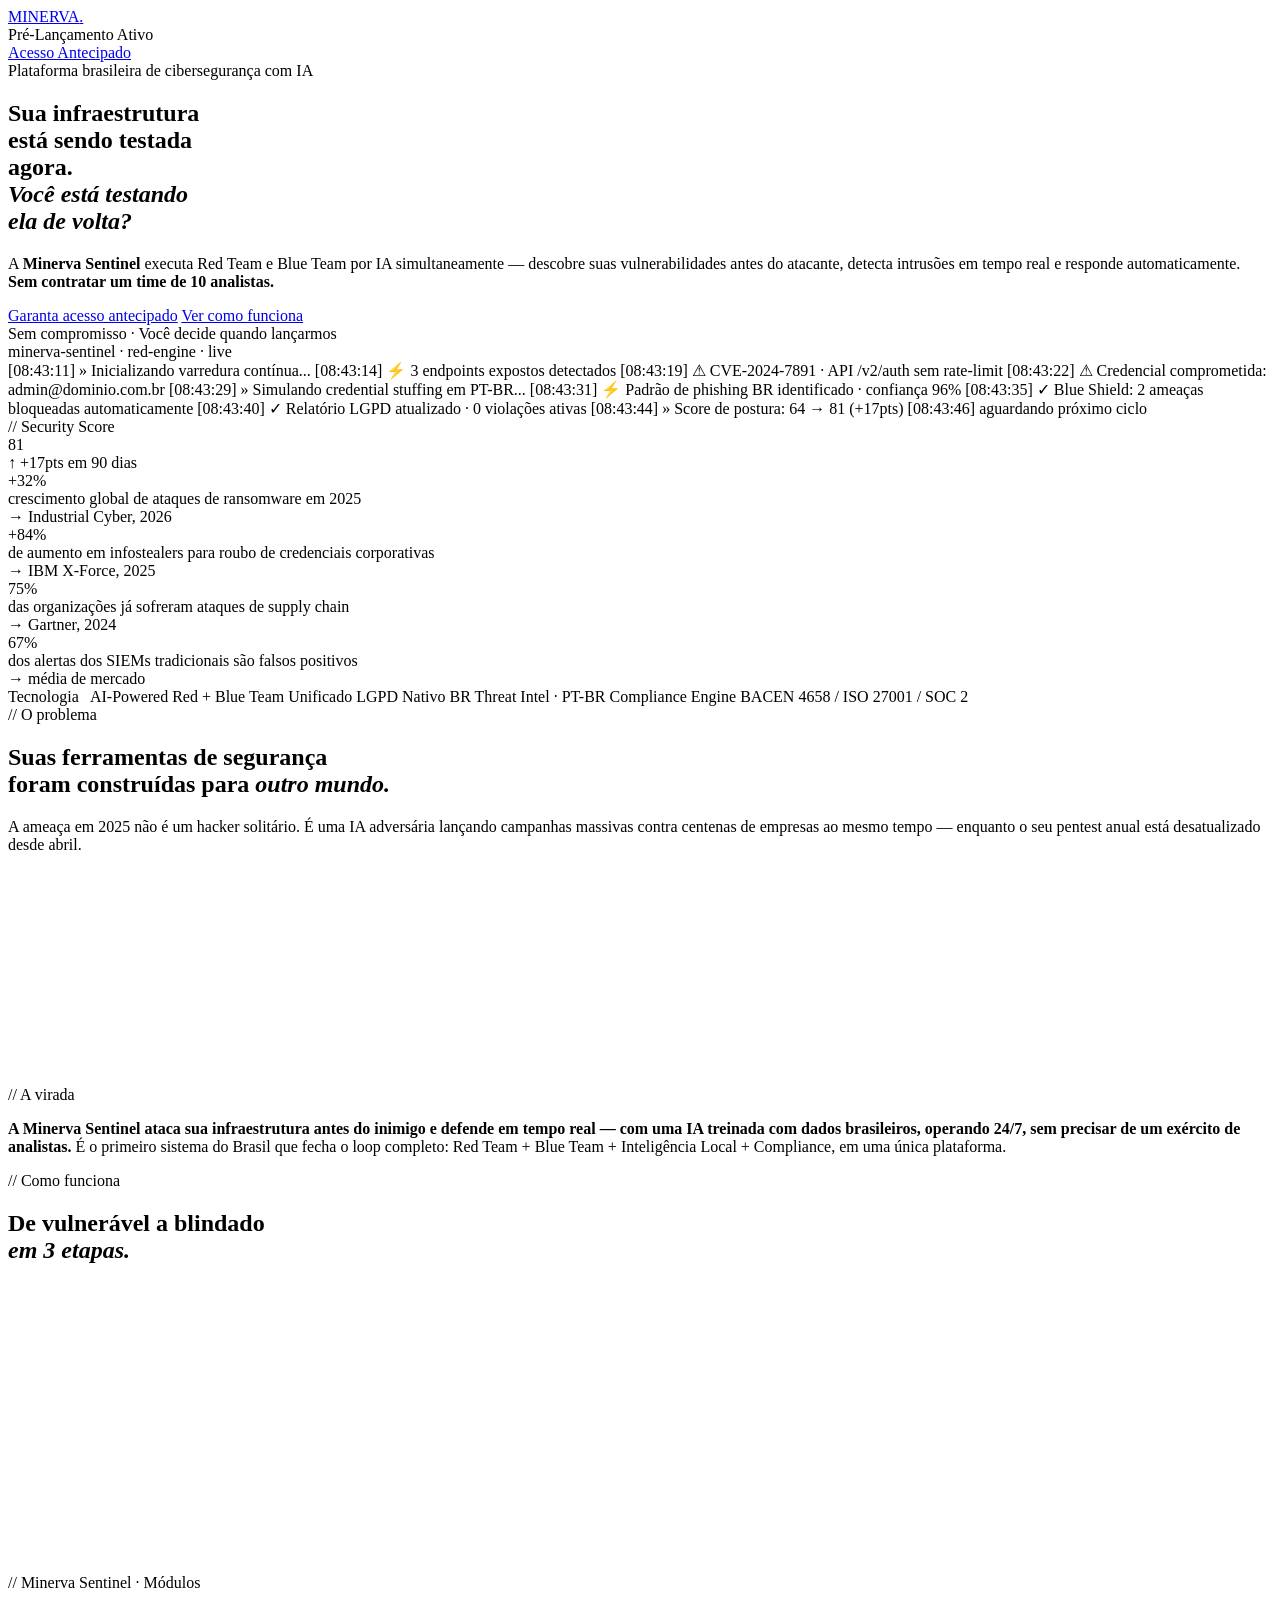
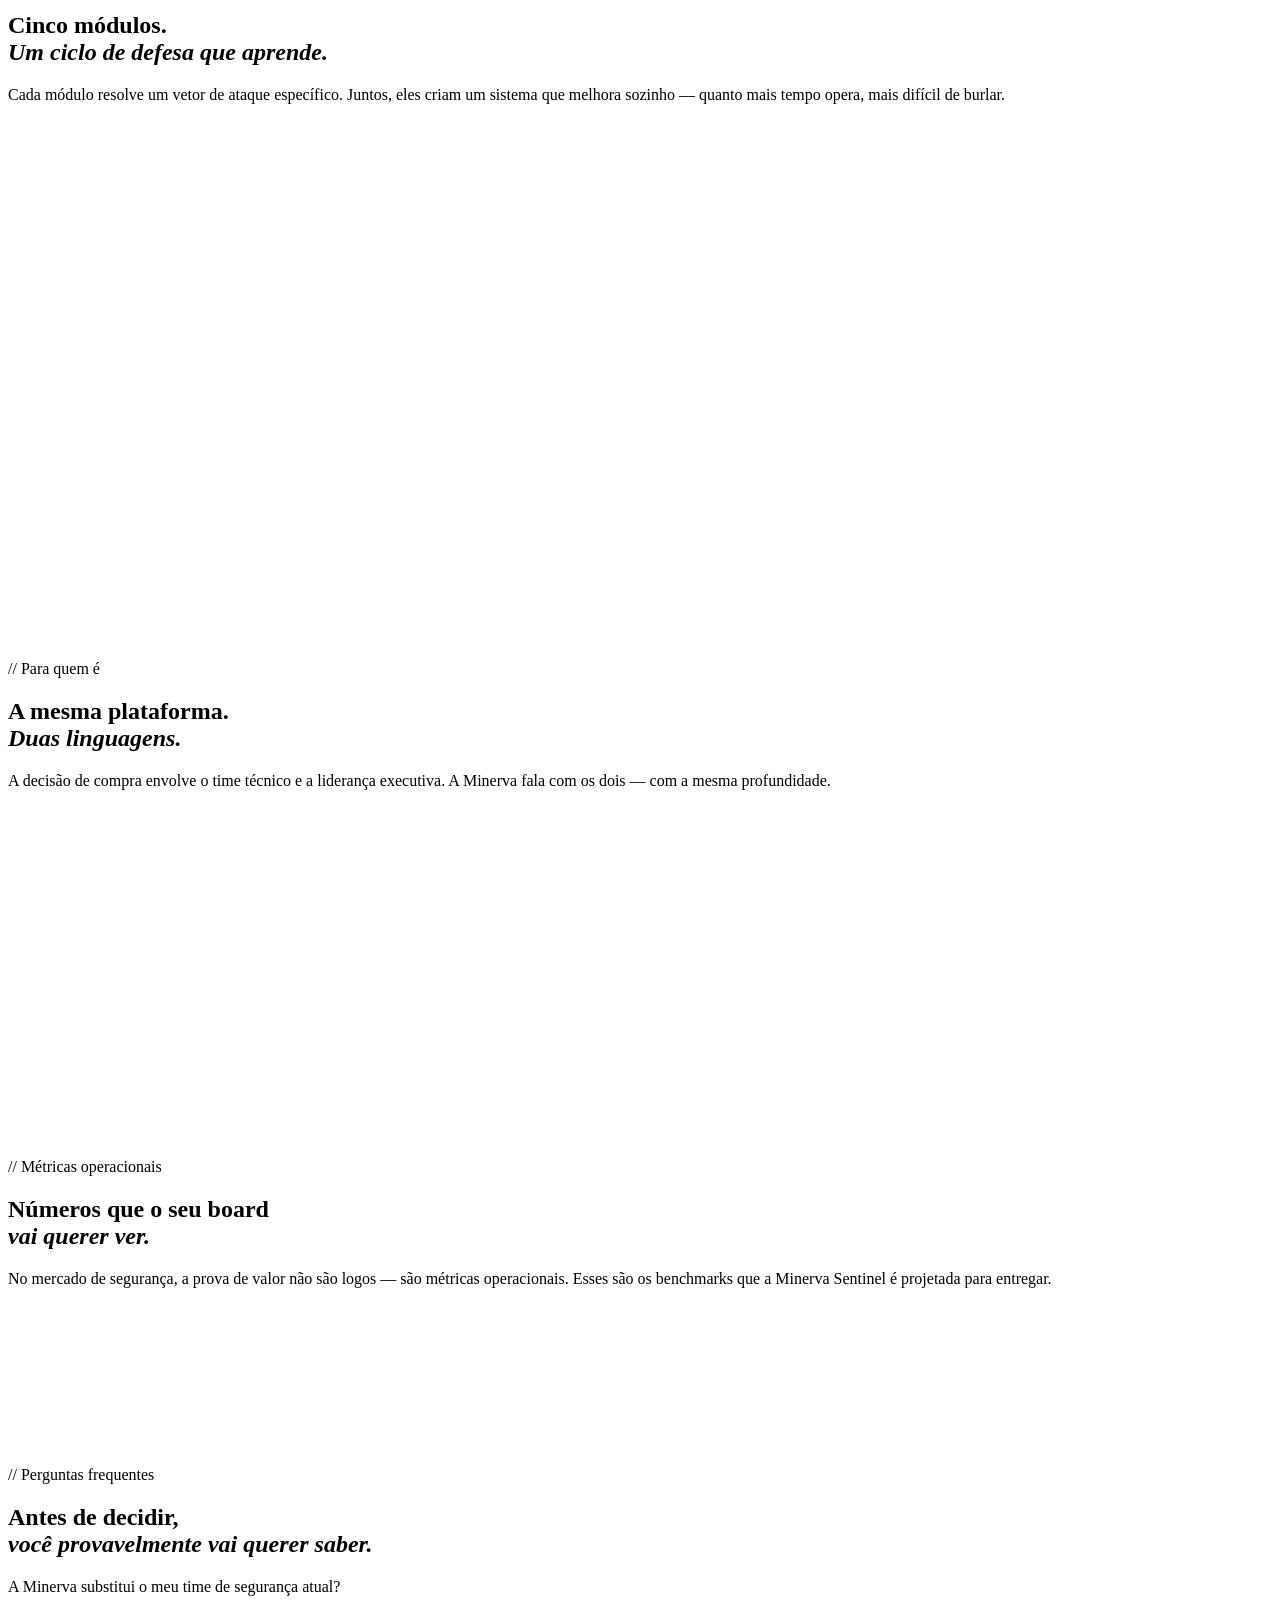
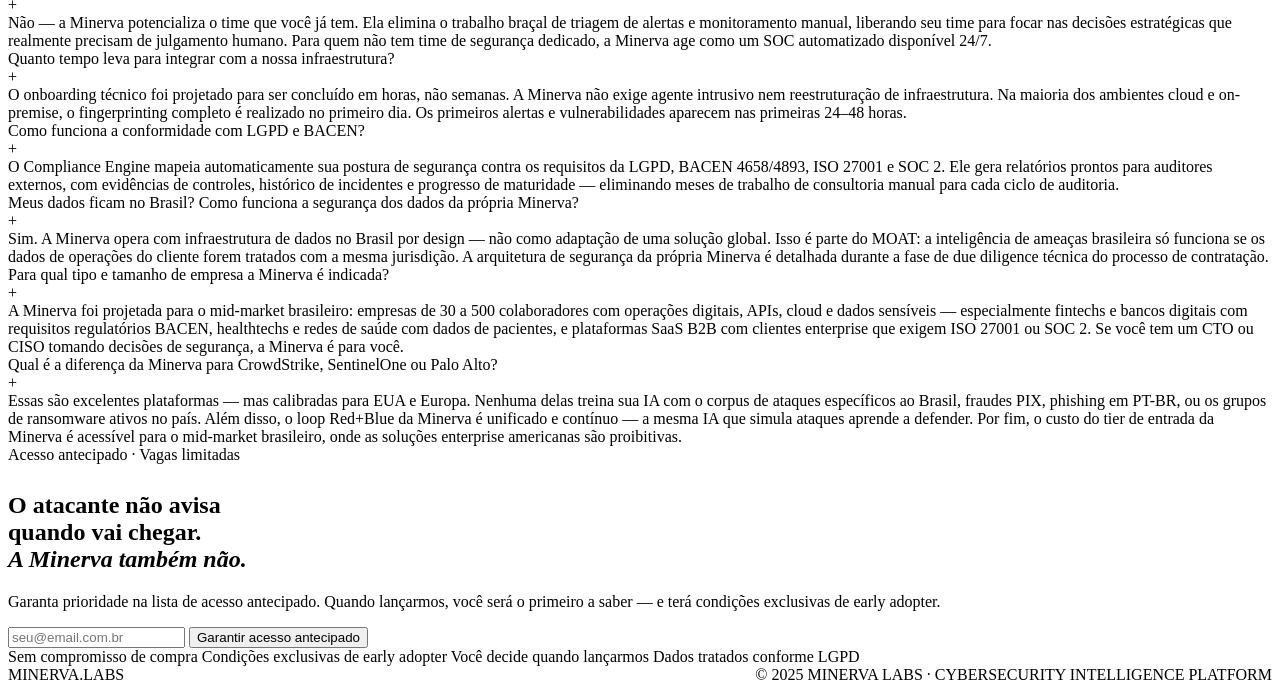
==== commit 8e1c2705: "Update HTML content and improve structure fix" ====
--- a/index.html
+++ b/index.html
@@ -3,11 +3,12 @@
 <head>
 <meta charset="UTF-8">
 <meta name="viewport" content="width=device-width, initial-scale=1.0">
-<meta name="description" content="Minerva Sentinel — Plataforma brasileira de cibersegurança com IA. Red Team + Blue Team unificados, inteligência de ameaças BR e compliance automático.">
-<title>Minerva Labs — Plataforma de Cibersegurança com IA</title>
+<title>Minerva Labs — Garanta Acesso Antecipado</title>
 <link rel="preconnect" href="https://fonts.googleapis.com">
 <link href="https://fonts.googleapis.com/css2?family=Space+Grotesk:wght@300;400;500;600;700&family=Syne:wght@700;800&family=IBM+Plex+Mono:wght@400;500&display=swap" rel="stylesheet">
-<link rel="stylesheet" href="minerva-labs.css">
+<style>
+
+</style>
 </head>
 <body>
 
@@ -62,7 +63,7 @@
             <span class="t-line"><span class="t-dim">[08:43:11]</span> <span class="t-cyan">»</span> Inicializando varredura contínua...</span>
             <span class="t-line"><span class="t-dim">[08:43:14]</span> <span class="t-amber">⚡</span> 3 endpoints expostos detectados</span>
             <span class="t-line"><span class="t-dim">[08:43:19]</span> <span class="t-red">⚠</span> CVE-2024-7891 · API /v2/auth sem rate-limit</span>
-            <span class="t-line"><span class="t-dim">[08:43:22]</span> <span class="t-red">⚠</span> Credencial comprometida: admin@empresa.com.br</span>
+            <span class="t-line"><span class="t-dim">[08:43:22]</span> <span class="t-red">⚠</span> Credencial comprometida: admin@dominio.com.br</span>
             <span class="t-line"><span class="t-dim">[08:43:29]</span> <span class="t-cyan">»</span> Simulando credential stuffing em PT-BR...</span>
             <span class="t-line"><span class="t-dim">[08:43:31]</span> <span class="t-amber">⚡</span> Padrão de phishing BR identificado · confiança 96%</span>
             <span class="t-line"><span class="t-dim">[08:43:35]</span> <span class="t-green">✓</span> Blue Shield: 2 ameaças bloqueadas automaticamente</span>
@@ -82,7 +83,7 @@
 </section>
 
 
-<!-- ══ PROOF BAR ══ -->
+<!-- ══ PROOF BAR (Dados de Mercado) ══ -->
 <div class="proof-bar">
   <div class="container">
     <div class="proof-bar-inner">
@@ -103,7 +104,7 @@
       </div>
       <div class="proof-item">
         <div class="proof-num">67%</div>
-        <div class="proof-label">dos alertas de SIEMs tradicionais são falsos positivos</div>
+        <div class="proof-label">dos alertas dos SIEMs tradicionais são falsos positivos</div>
         <div class="proof-source">→ média de mercado</div>
       </div>
     </div>
@@ -115,7 +116,7 @@
 <div class="badge-bar">
   <div class="container">
     <div class="badge-list">
-      <span class="tag-label" style="margin-right: 8px; flex-shrink: 0;">Tecnologia</span>
+      <span class="tag-label" style="margin-right: 8px;">Tecnologia</span>
       <span class="badge">AI-Powered</span>
       <span class="badge">Red + Blue Team Unificado</span>
       <span class="badge">LGPD Nativo</span>
@@ -127,39 +128,39 @@
 </div>
 
 
-<!-- ══ PROBLEMA ══ -->
+<!-- ══ PAS — PROBLEM AGITATION ══ -->
 <section class="section" id="problema">
   <div class="container">
-    <div class="section-header reveal">
+    <div class="section-header">
       <div class="tag-label">// O problema</div>
       <h2 class="section-title">Suas ferramentas de segurança<br>foram construídas para <em>outro mundo.</em></h2>
       <p class="section-sub">A ameaça em 2025 não é um hacker solitário. É uma IA adversária lançando campanhas massivas contra centenas de empresas ao mesmo tempo — enquanto o seu pentest anual está desatualizado desde abril.</p>
     </div>
 
     <div class="pas-grid">
-      <div class="pas-card reveal">
+      <div class="pas-card">
         <div class="pas-card-num">// 01 · PENTEST ANUAL</div>
         <div class="pas-card-q">Seu último relatório de pentest está com 8 meses. Sua infraestrutura tem 8 meses de novas APIs, integrações e acessos.</div>
         <div class="pas-card-a">Vulnerabilidades são descobertas diariamente. Um pentest anual é uma fotografia em preto-e-branco de uma cidade que muda todo mês.</div>
       </div>
-      <div class="pas-card reveal">
+      <div class="pas-card">
         <div class="pas-card-num">// 02 · ALERT FATIGUE</div>
         <div class="pas-card-q">67% dos alertas do seu SIEM são falsos positivos. Seu time de TI passou a semana triando ruído — e a ameaça real passou no meio.</div>
         <div class="pas-card-a">Quando tudo é urgente, nada é urgente. O problema não é a falta de dados — é o excesso de dados sem contexto.</div>
       </div>
-      <div class="pas-card reveal">
+      <div class="pas-card">
         <div class="pas-card-num">// 03 · INTELIGÊNCIA GENÉRICA</div>
         <div class="pas-card-q">CrowdStrike e SentinelOne são excelentes — mas calibradas para EUA e Europa. Quem está mapeando fraudes PIX, phishing em PT-BR e os grupos de ransomware ativos no Brasil?</div>
         <div class="pas-card-a">Contexto local importa. Um atacante brasileiro usa vetores que modelos treinados fora do país simplesmente não reconhecem.</div>
       </div>
-      <div class="pas-card reveal">
+      <div class="pas-card">
         <div class="pas-card-num">// 04 · CUSTO DE EQUIPE</div>
-        <div class="pas-card-q">Analista de segurança sênior em SP custa R$ 8k–15k/mês. Para um SOC funcional você precisa de pelo menos 5. Isso não é acessível para o mid-market brasileiro.</div>
+        <div class="pas-card-q">Analista de segurança sênior em SP custa R$8k–15k/mês. Para um SOC funcional você precisa de pelo menos 5. Isso não é acessível para o mid-market brasileiro.</div>
         <div class="pas-card-a">Resultado: a maioria das empresas toma decisões de segurança com um time de TI generalista sobrecarregado e sem especialização.</div>
       </div>
     </div>
 
-    <div class="pas-solution reveal">
+    <div class="pas-solution">
       <div class="pas-solution-label">// A virada</div>
       <p class="pas-solution-text">
         <strong>A Minerva Sentinel ataca sua infraestrutura antes do inimigo e defende em tempo real — com uma IA treinada com dados brasileiros, operando 24/7, sem precisar de um exército de analistas.</strong> É o primeiro sistema do Brasil que fecha o loop completo: Red Team + Blue Team + Inteligência Local + Compliance, em uma única plataforma.
@@ -169,79 +170,79 @@
 </section>
 
 
-<!-- ══ COMO FUNCIONA ══ -->
+<!-- ══ HOW IT WORKS ══ -->
 <section class="section alt" id="como-funciona">
   <div class="container">
-    <div class="section-header reveal">
+    <div class="section-header">
       <div class="tag-label">// Como funciona</div>
       <h2 class="section-title">De vulnerável a blindado<br><em>em 3 etapas.</em></h2>
     </div>
     <div class="steps">
-      <div class="step reveal">
+      <div class="step">
         <div class="step-num">// PASSO 01</div>
         <span class="step-icon">🔌</span>
         <div class="step-title">Conecte em minutos</div>
         <div class="step-desc">Integração sem agente intrusivo. A Minerva mapeia sua infraestrutura — endpoints, APIs, cloud, identidades — e cria o fingerprint completo do seu ambiente. Zero interrupção operacional.</div>
         <div class="step-connector">→</div>
       </div>
-      <div class="step reveal">
+      <div class="step">
         <div class="step-num">// PASSO 02</div>
         <span class="step-icon">⚔️</span>
         <div class="step-title">IA ataca e defende simultaneamente</div>
-        <div class="step-desc">O Red Engine simula ataques reais de IA contra sua infraestrutura continuamente — descobrindo falhas antes do atacante. O Blue Shield detecta ameaças reais e responde automaticamente em segundos.</div>
+        <div class="step-desc">O Red Engine simula ataques reais de IA contra sua infraestrutura contínuamente — descobrindo falhas antes do atacante. O Blue Shield detecta ameaças reais e responde automaticamente em segundos.</div>
         <div class="step-connector">→</div>
       </div>
-      <div class="step reveal">
+      <div class="step">
         <div class="step-num">// PASSO 03</div>
         <span class="step-icon">📊</span>
         <div class="step-title">Você recebe inteligência, não ruído</div>
-        <div class="step-desc">Dashboard executivo com score de postura de segurança, vulnerabilidades priorizadas por risco real e relatórios prontos para auditor (LGPD, BACEN, ISO 27001). Menos de 5% de falsos positivos.</div>
-      </div>
-    </div>
-  </div>
-</section>
-
-
-<!-- ══ MÓDULOS ══ -->
+        <div class="step-desc">Dashboard executivo com score de postura de segurança, vulnerabilidades priorizadas por risco real, e relatórios prontos para auditor (LGPD, BACEN, ISO 27001). Menos de 5% de falsos positivos.</div>
+      </div>
+    </div>
+  </div>
+</section>
+
+
+<!-- ══ FEATURES AS BENEFITS ══ -->
 <section class="section" id="plataforma">
   <div class="container">
-    <div class="section-header reveal">
+    <div class="section-header">
       <div class="tag-label">// Minerva Sentinel · Módulos</div>
       <h2 class="section-title">Cinco módulos.<br><em>Um ciclo de defesa que aprende.</em></h2>
       <p class="section-sub">Cada módulo resolve um vetor de ataque específico. Juntos, eles criam um sistema que melhora sozinho — quanto mais tempo opera, mais difícil de burlar.</p>
     </div>
     <div class="features-grid">
-      <div class="feature-card reveal">
+      <div class="feature-card">
         <span class="feature-tag">Red Engine</span>
         <div class="feature-title">Descubra suas falhas antes do atacante</div>
-        <div class="feature-bridge">IA que executa simulações contínuas de ataque (MITRE ATT&amp;CK) contra sua infraestrutura — credenciais, APIs, endpoints, cloud, engenharia social. Então <strong>você recebe as vulnerabilidades críticas antes que sejam exploradas</strong>, eliminando o pentest anual pontual e caro.</div>
-        <div class="feature-metric">Substitui pentests de R$ 30k–150k/ano</div>
-      </div>
-      <div class="feature-card reveal">
+        <div class="feature-bridge">IA que executa simulações contínuas de ataque (MITRE ATT&CK) contra sua infraestrutura — credenciais, APIs, endpoints, cloud, engenharia social. Então <strong>você recebe as vulnerabilidades críticas antes que sejam exploradas</strong>, eliminando o pentest anual pontual e caro.</div>
+        <div class="feature-metric">Substitui pentests de R$30k–150k/ano</div>
+      </div>
+      <div class="feature-card">
         <span class="feature-tag">Blue Shield</span>
-        <div class="feature-title">Resposta automática em menos de 5 minutos</div>
+        <div class="feature-title">Resposta automática em &lt;5 minutos</div>
         <div class="feature-bridge">Detecção comportamental em tempo real com correlação de eventos e playbooks de resposta automatizada. Então <strong>ameaças reais são isoladas sem esperar um analista humano abrir um ticket</strong> — enquanto o seu time dorme.</div>
         <div class="feature-metric">MTTD &lt;5min · MTTR &lt;30min em eventos críticos</div>
       </div>
-      <div class="feature-card reveal">
+      <div class="feature-card">
         <span class="feature-tag">BR Threat Intel</span>
         <div class="feature-title">Inteligência treinada com ataques brasileiros</div>
         <div class="feature-bridge">Feed proprietário calibrado para o ecossistema brasileiro: fraudes PIX, phishing em PT-BR, grupos de ransomware ativos no país, TTPs locais. Então <strong>você detecta ataques direcionados ao Brasil que ferramentas globais simplesmente não reconhecem</strong>.</div>
         <div class="feature-metric">Único corpus proprietário de ameaças BR em tempo real</div>
       </div>
-      <div class="feature-card reveal">
+      <div class="feature-card">
         <span class="feature-tag">Compliance Engine</span>
         <div class="feature-title">Relatório para o auditor em um clique</div>
-        <div class="feature-bridge">Mapeamento automático de postura contra LGPD, ISO 27001, SOC 2, BACEN 4658/4893 e HIPAA. Então <strong>você elimina meses de consultoria manual e chega nas auditorias com o relatório pronto</strong> — com evidências de progresso.</div>
+        <div class="feature-bridge">Mapeamento automático de postura contra LGPD, ISO 27001, SOC 2, BACEN 4658/4893 e HIPAA. Então <strong>você elimina meses de consultoria manual e chega nas auditorias com o relatório pronto</strong> — e com evidências de progresso.</div>
         <div class="feature-metric">Reduz custo de audit prep em 60–80%</div>
       </div>
-      <div class="feature-card reveal">
+      <div class="feature-card">
         <span class="feature-tag">Identity Guard</span>
-        <div class="feature-title">Fecha o vetor nº 1 de intrusão</div>
-        <div class="feature-bridge">Monitoramento de identidades humanas e de máquina (APIs, chaves, service accounts) com detecção de abuso de credenciais e revogação automática. Então <strong>você fecha a porta pela qual 30% das intrusões entram: contas comprometidas</strong>.</div>
+        <div class="feature-title">Fecha o vetor #1 de intrusão</div>
+        <div class="feature-bridge">Monitoramento de identidades humanas e de máquina (APIs, chaves, service accounts) com detecção de abuso de credenciais e revogação automática. Então <strong>você fecha a porta pelos qual 30% das intrusões entram: contas comprometidas</strong>.</div>
         <div class="feature-metric">Resposta automática sem abrir ticket de TI</div>
       </div>
-      <div class="feature-card reveal" style="background: var(--bg-3); border-color: var(--border-2);">
+      <div class="feature-card" style="background: var(--bg-3); border-color: var(--border-2);">
         <span class="feature-tag" style="background: rgba(0,212,255,0.18); color: var(--cyan);">Loop Único</span>
         <div class="feature-title">O Red aprende com o Blue. O Blue aprende com o Red.</div>
         <div class="feature-bridge">Cada simulação do Red Engine alimenta os padrões de detecção do Blue Shield em tempo real. <strong>Um ciclo fechado que nenhum concorrente global consegue replicar localmente</strong> — porque foi construído do zero para o Brasil.</div>
@@ -252,35 +253,35 @@
 </section>
 
 
-<!-- ══ PARA QUEM É ══ -->
+<!-- ══ DUAL AUDIENCE ══ -->
 <section class="section alt">
   <div class="container">
-    <div class="section-header reveal">
+    <div class="section-header">
       <div class="tag-label">// Para quem é</div>
       <h2 class="section-title">A mesma plataforma.<br><em>Duas linguagens.</em></h2>
       <p class="section-sub">A decisão de compra envolve o time técnico e a liderança executiva. A Minerva fala com os dois — com a mesma profundidade.</p>
     </div>
     <div class="audience-grid">
-      <div class="audience-card reveal">
+      <div class="audience-card">
         <span class="audience-badge">Para o CISO / CTO</span>
         <div class="audience-role">Você precisa de resultado, não de mais alertas.</div>
         <ul class="audience-pains">
           <li>Menos de 5% de falsos positivos — sem alert fatigue, sem ruído, sem triagem manual interminável</li>
-          <li>MITRE ATT&amp;CK contínuo: sabe exatamente quais TTPs podem atingir sua infraestrutura hoje</li>
+          <li>MITRE ATT&CK contínuo: sabe exatamente quais TTPs podem atingir sua infraestrutura hoje</li>
           <li>BR Threat Intel: cobertura de vetores que ferramentas globais não mapeiam</li>
           <li>MTTD &lt;5min, MTTR &lt;30min — métricas que você pode apresentar ao board</li>
           <li>Integra com o stack existente sem substituir nada</li>
         </ul>
         <a href="#acesso" class="audience-cta">Quero acesso antecipado</a>
       </div>
-      <div class="audience-card reveal">
+      <div class="audience-card">
         <span class="audience-badge">Para o CEO / CFO</span>
         <div class="audience-role">Segurança é risco financeiro. A Minerva traduz isso em ROI.</div>
         <ul class="audience-pains">
-          <li>Custo médio de incidente no Brasil: R$ 4M–20M+ — a assinatura é fração desse risco evitado</li>
-          <li>Substitui R$ 30k–150k/ano em pentests externos e meses de consultoria de compliance</li>
+          <li>Custo médio de incidente no Brasil: R$4M–20M+ — a assinatura é fração desse risco evitado</li>
+          <li>Substitui R$30k–150k/ano em pentests externos e meses de consultoria de compliance</li>
           <li>LGPD e BACEN: multas de até 2% do faturamento. A Minerva documenta sua postura automaticamente</li>
-          <li>Eliminação de R$ 40k–75k/mês em salários de analistas de segurança sênior</li>
+          <li>Eliminação de R$40k–75k/mês em salários de analistas de segurança sênior</li>
           <li>Relatório executivo mensal: score de segurança visível para o board, sem precisar de tradutor técnico</li>
         </ul>
         <a href="#acesso" class="audience-cta">Falar com especialista</a>
@@ -290,26 +291,26 @@
 </section>
 
 
-<!-- ══ MÉTRICAS OPERACIONAIS ══ -->
+<!-- ══ PROOF — OPERATIONAL METRICS ══ -->
 <section class="section">
   <div class="container">
-    <div class="section-header reveal">
+    <div class="section-header">
       <div class="tag-label">// Métricas operacionais</div>
       <h2 class="section-title">Números que o seu board<br><em>vai querer ver.</em></h2>
       <p class="section-sub">No mercado de segurança, a prova de valor não são logos — são métricas operacionais. Esses são os benchmarks que a Minerva Sentinel é projetada para entregar.</p>
     </div>
     <div class="threat-stats">
-      <div class="threat-stat reveal">
+      <div class="threat-stat">
         <div class="threat-stat-value red">&lt; 5min</div>
         <div class="threat-stat-label">Mean Time to Detect (MTTD) em eventos críticos</div>
         <div class="threat-stat-vs">Mercado tradicional: horas a dias</div>
       </div>
-      <div class="threat-stat reveal">
+      <div class="threat-stat">
         <div class="threat-stat-value cyan">&lt; 5%</div>
         <div class="threat-stat-label">taxa de falsos positivos — sem alert fatigue</div>
         <div class="threat-stat-vs">Mercado: <span>67% de falsos positivos em média</span></div>
       </div>
-      <div class="threat-stat reveal">
+      <div class="threat-stat">
         <div class="threat-stat-value amber">+20pts</div>
         <div class="threat-stat-label">crescimento do Security Score nos primeiros 90 dias de operação</div>
         <div class="threat-stat-vs">Score proprietário · visível para CEO e board</div>
@@ -322,12 +323,12 @@
 <!-- ══ FAQ ══ -->
 <section class="section alt" id="faq">
   <div class="container">
-    <div class="section-header reveal">
+    <div class="section-header">
       <div class="tag-label">// Perguntas frequentes</div>
       <h2 class="section-title">Antes de decidir,<br><em>você provavelmente vai querer saber.</em></h2>
     </div>
     <div class="faq-list">
-      <div class="faq-item reveal">
+      <div class="faq-item">
         <div class="faq-question" onclick="toggleFaq(this)">
           A Minerva substitui o meu time de segurança atual?
           <div class="faq-icon">+</div>
@@ -336,7 +337,7 @@
           <div class="faq-answer-inner">Não — a Minerva potencializa o time que você já tem. Ela elimina o trabalho braçal de triagem de alertas e monitoramento manual, liberando seu time para focar nas decisões estratégicas que realmente precisam de julgamento humano. Para quem não tem time de segurança dedicado, a Minerva age como um SOC automatizado disponível 24/7.</div>
         </div>
       </div>
-      <div class="faq-item reveal">
+      <div class="faq-item">
         <div class="faq-question" onclick="toggleFaq(this)">
           Quanto tempo leva para integrar com a nossa infraestrutura?
           <div class="faq-icon">+</div>
@@ -345,7 +346,7 @@
           <div class="faq-answer-inner">O onboarding técnico foi projetado para ser concluído em horas, não semanas. A Minerva não exige agente intrusivo nem reestruturação de infraestrutura. Na maioria dos ambientes cloud e on-premise, o fingerprinting completo é realizado no primeiro dia. Os primeiros alertas e vulnerabilidades aparecem nas primeiras 24–48 horas.</div>
         </div>
       </div>
-      <div class="faq-item reveal">
+      <div class="faq-item">
         <div class="faq-question" onclick="toggleFaq(this)">
           Como funciona a conformidade com LGPD e BACEN?
           <div class="faq-icon">+</div>
@@ -354,7 +355,7 @@
           <div class="faq-answer-inner">O Compliance Engine mapeia automaticamente sua postura de segurança contra os requisitos da LGPD, BACEN 4658/4893, ISO 27001 e SOC 2. Ele gera relatórios prontos para auditores externos, com evidências de controles, histórico de incidentes e progresso de maturidade — eliminando meses de trabalho de consultoria manual para cada ciclo de auditoria.</div>
         </div>
       </div>
-      <div class="faq-item reveal">
+      <div class="faq-item">
         <div class="faq-question" onclick="toggleFaq(this)">
           Meus dados ficam no Brasil? Como funciona a segurança dos dados da própria Minerva?
           <div class="faq-icon">+</div>
@@ -363,7 +364,7 @@
           <div class="faq-answer-inner">Sim. A Minerva opera com infraestrutura de dados no Brasil por design — não como adaptação de uma solução global. Isso é parte do MOAT: a inteligência de ameaças brasileira só funciona se os dados de operações do cliente forem tratados com a mesma jurisdição. A arquitetura de segurança da própria Minerva é detalhada durante a fase de due diligence técnica do processo de contratação.</div>
         </div>
       </div>
-      <div class="faq-item reveal">
+      <div class="faq-item">
         <div class="faq-question" onclick="toggleFaq(this)">
           Para qual tipo e tamanho de empresa a Minerva é indicada?
           <div class="faq-icon">+</div>
@@ -372,7 +373,7 @@
           <div class="faq-answer-inner">A Minerva foi projetada para o mid-market brasileiro: empresas de 30 a 500 colaboradores com operações digitais, APIs, cloud e dados sensíveis — especialmente fintechs e bancos digitais com requisitos regulatórios BACEN, healthtechs e redes de saúde com dados de pacientes, e plataformas SaaS B2B com clientes enterprise que exigem ISO 27001 ou SOC 2. Se você tem um CTO ou CISO tomando decisões de segurança, a Minerva é para você.</div>
         </div>
       </div>
-      <div class="faq-item reveal">
+      <div class="faq-item">
         <div class="faq-question" onclick="toggleFaq(this)">
           Qual é a diferença da Minerva para CrowdStrike, SentinelOne ou Palo Alto?
           <div class="faq-icon">+</div>
@@ -397,8 +398,8 @@
     </h2>
     <p class="final-sub">Garanta prioridade na lista de acesso antecipado. Quando lançarmos, você será o primeiro a saber — e terá condições exclusivas de early adopter.</p>
 
-    <form class="final-form" onsubmit="handleSubmit(event)" novalidate>
-      <input type="email" class="final-input" placeholder="seu@email.com.br" required autocomplete="email">
+    <form class="final-form" onsubmit="handleSubmit(event)">
+      <input type="email" class="final-input" placeholder="seu@email.com.br" required>
       <button type="submit" class="final-btn">Garantir acesso antecipado</button>
     </form>
 
@@ -414,17 +415,9 @@
 
 <!-- ══ FOOTER ══ -->
 <footer>
-  <div class="container">
-    <div class="footer-inner">
-      <div class="footer-brand">MINERVA<span>.</span>LABS</div>
-      <div class="footer-links">
-        <a href="#problema">Problema</a>
-        <a href="#como-funciona">Como funciona</a>
-        <a href="#plataforma">Plataforma</a>
-        <a href="#faq">FAQ</a>
-      </div>
-      <div class="footer-copy">© 2025 Minerva Labs · Cybersecurity Intelligence Platform</div>
-    </div>
+  <div class="container" style="display: flex; justify-content: space-between; align-items: center; width: 100%;">
+    <div class="footer-brand">MINERVA<span>.</span>LABS</div>
+    <div class="footer-copy">© 2025 MINERVA LABS · CYBERSECURITY INTELLIGENCE PLATFORM</div>
   </div>
 </footer>
 
@@ -441,43 +434,28 @@
 // Form submit
 function handleSubmit(e) {
   e.preventDefault();
-  const form = e.target;
-  const btn = form.querySelector('.final-btn');
-  const input = form.querySelector('.final-input');
-
-  if (!input.value || !input.value.includes('@')) {
-    input.style.borderBottom = '2px solid var(--red)';
-    input.focus();
-    return;
-  }
-
+  const btn = e.target.querySelector('.final-btn');
+  const input = e.target.querySelector('.final-input');
   btn.textContent = '✓ Acesso garantido!';
+  btn.style.background = 'var(--green)';
+  input.disabled = true;
   btn.disabled = true;
-  input.disabled = true;
-  form.style.opacity = '.7';
 }
 
 // Scroll reveal
-const revealObserver = new IntersectionObserver((entries) => {
+const observer = new IntersectionObserver((entries) => {
   entries.forEach(entry => {
     if (entry.isIntersecting) {
-      entry.target.classList.add('visible');
-      revealObserver.unobserve(entry.target);
+      entry.target.style.animation = 'float-up .6s ease both';
+      observer.unobserve(entry.target);
     }
   });
-}, { threshold: 0.1, rootMargin: '0px 0px -40px 0px' });
-
-document.querySelectorAll('.reveal').forEach(el => revealObserver.observe(el));
-
-// Navbar scroll effect
-const nav = document.querySelector('nav');
-window.addEventListener('scroll', () => {
-  if (window.scrollY > 40) {
-    nav.style.borderBottomColor = 'rgba(0,212,255,0.2)';
-  } else {
-    nav.style.borderBottomColor = 'var(--border)';
-  }
-}, { passive: true });
+}, { threshold: 0.1 });
+
+document.querySelectorAll('.pas-card, .step, .feature-card, .audience-card, .threat-stat').forEach(el => {
+  el.style.opacity = '0';
+  observer.observe(el);
+});
 </script>
 </body>
 </html>
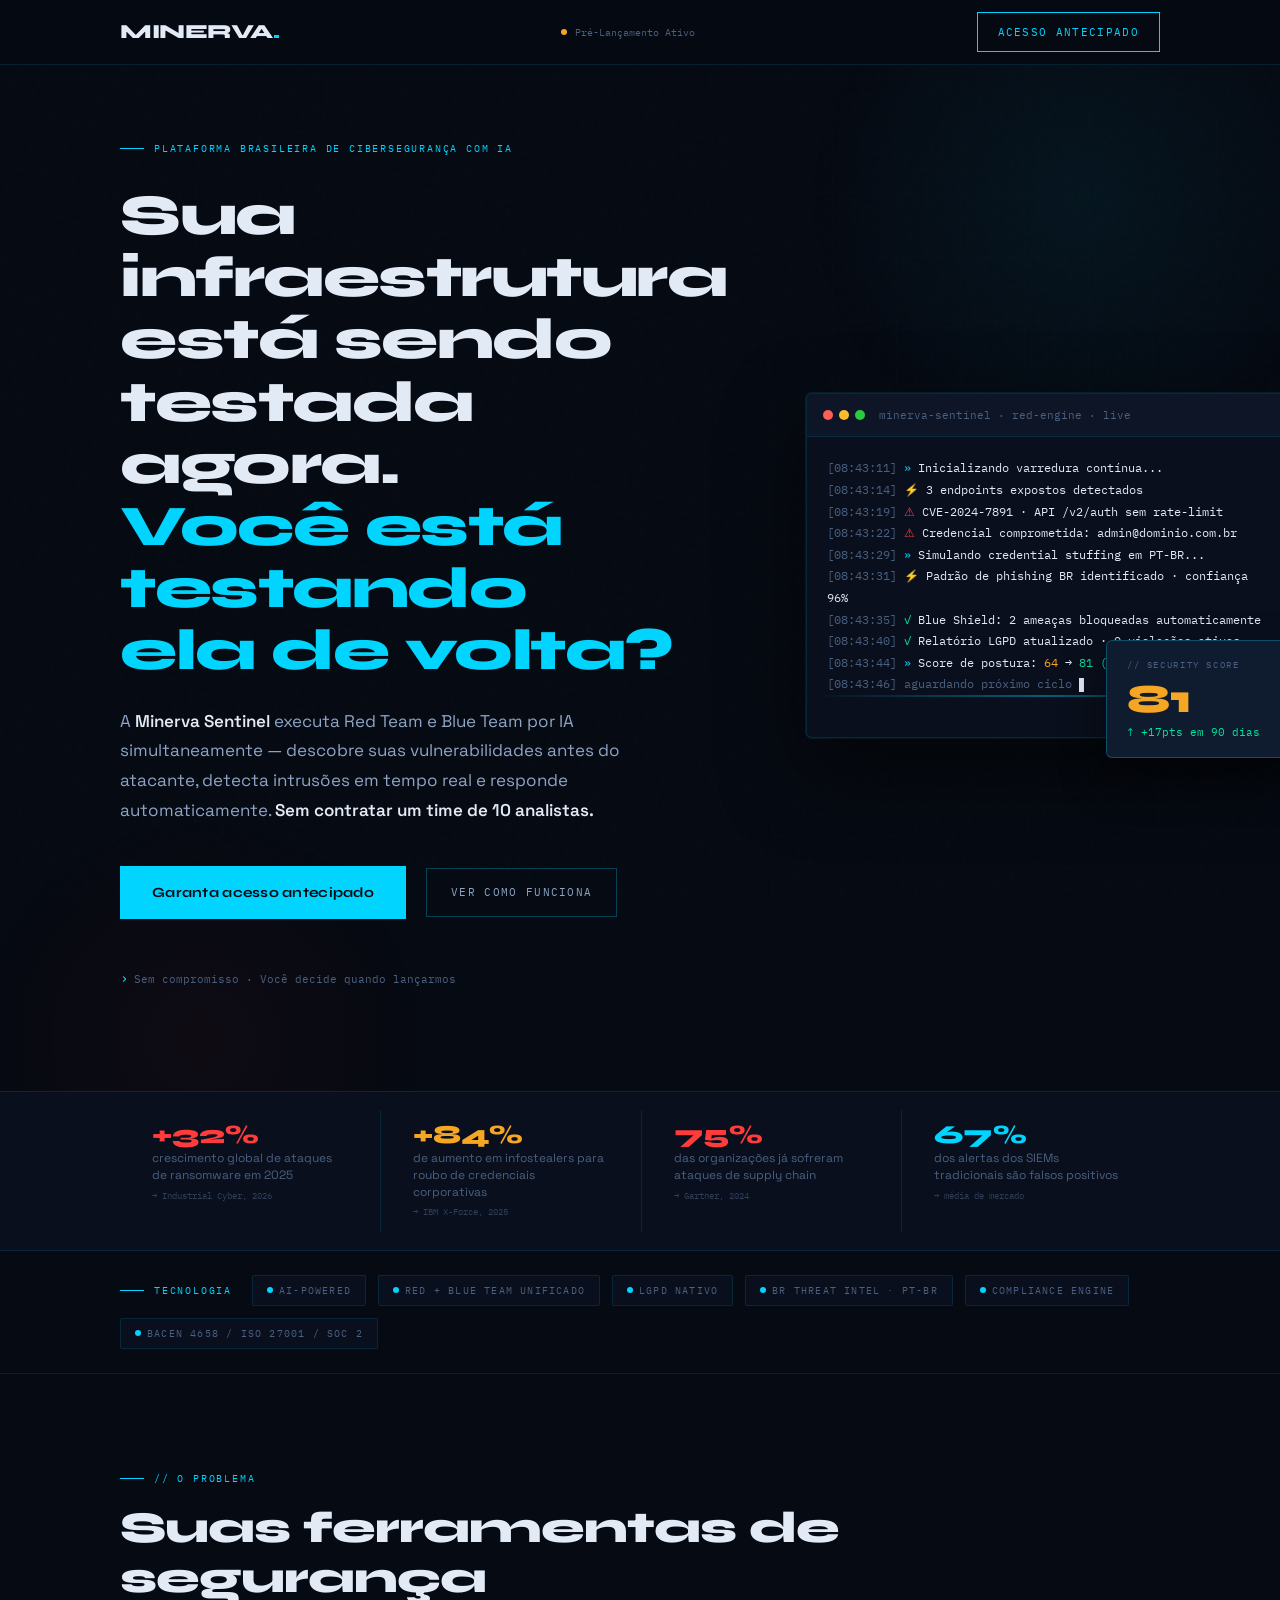
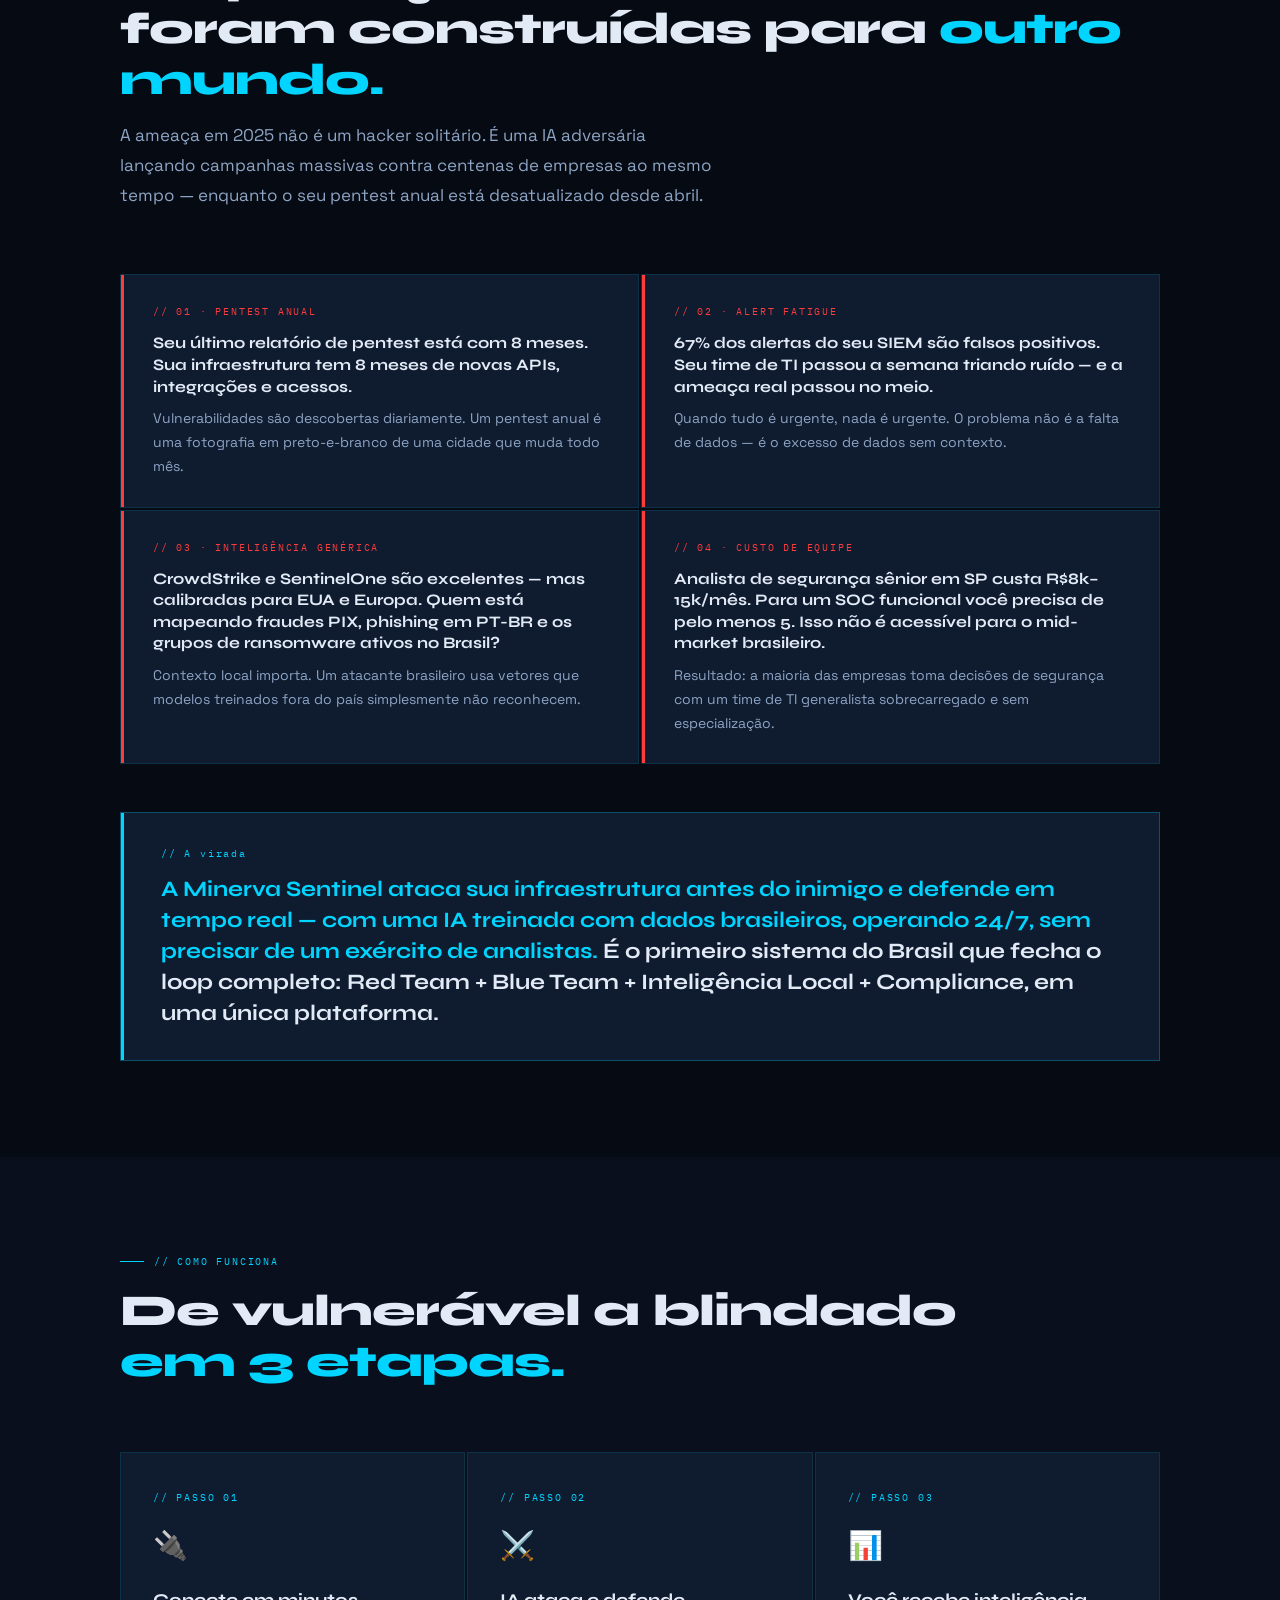
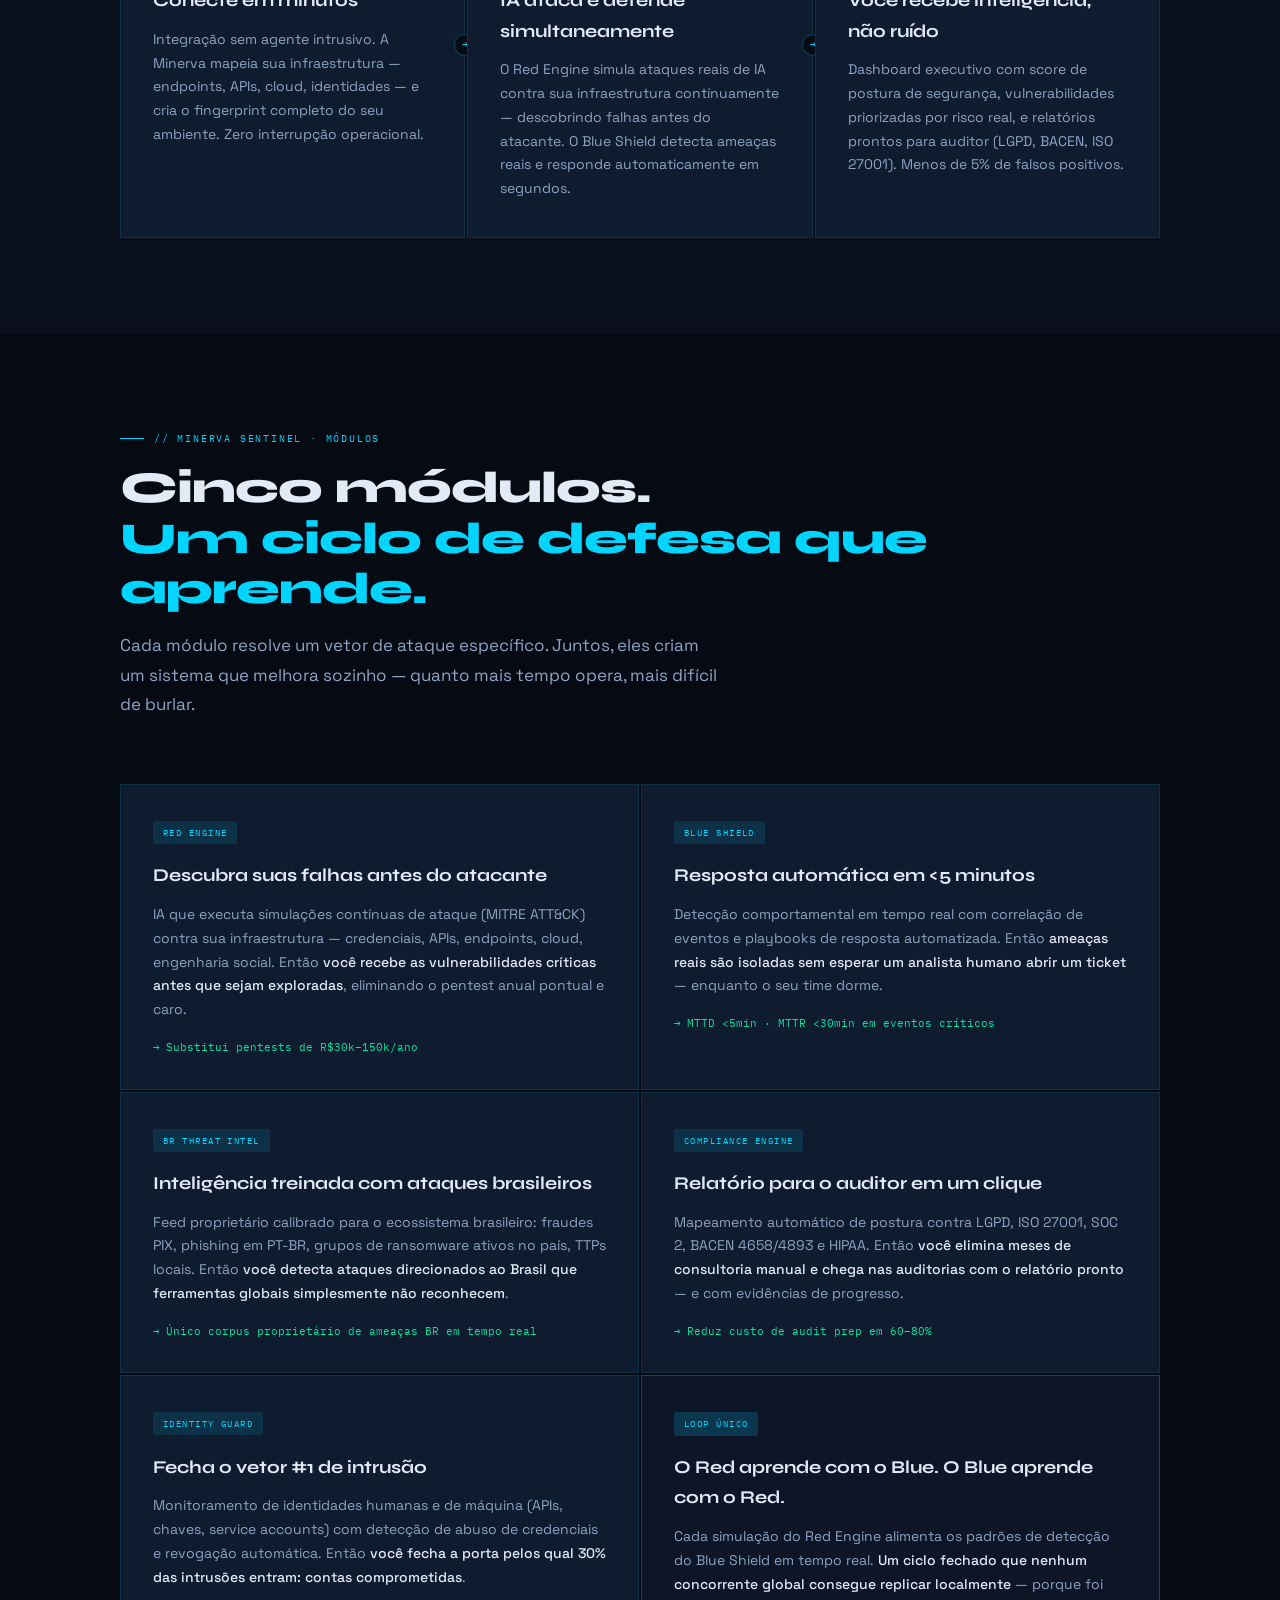
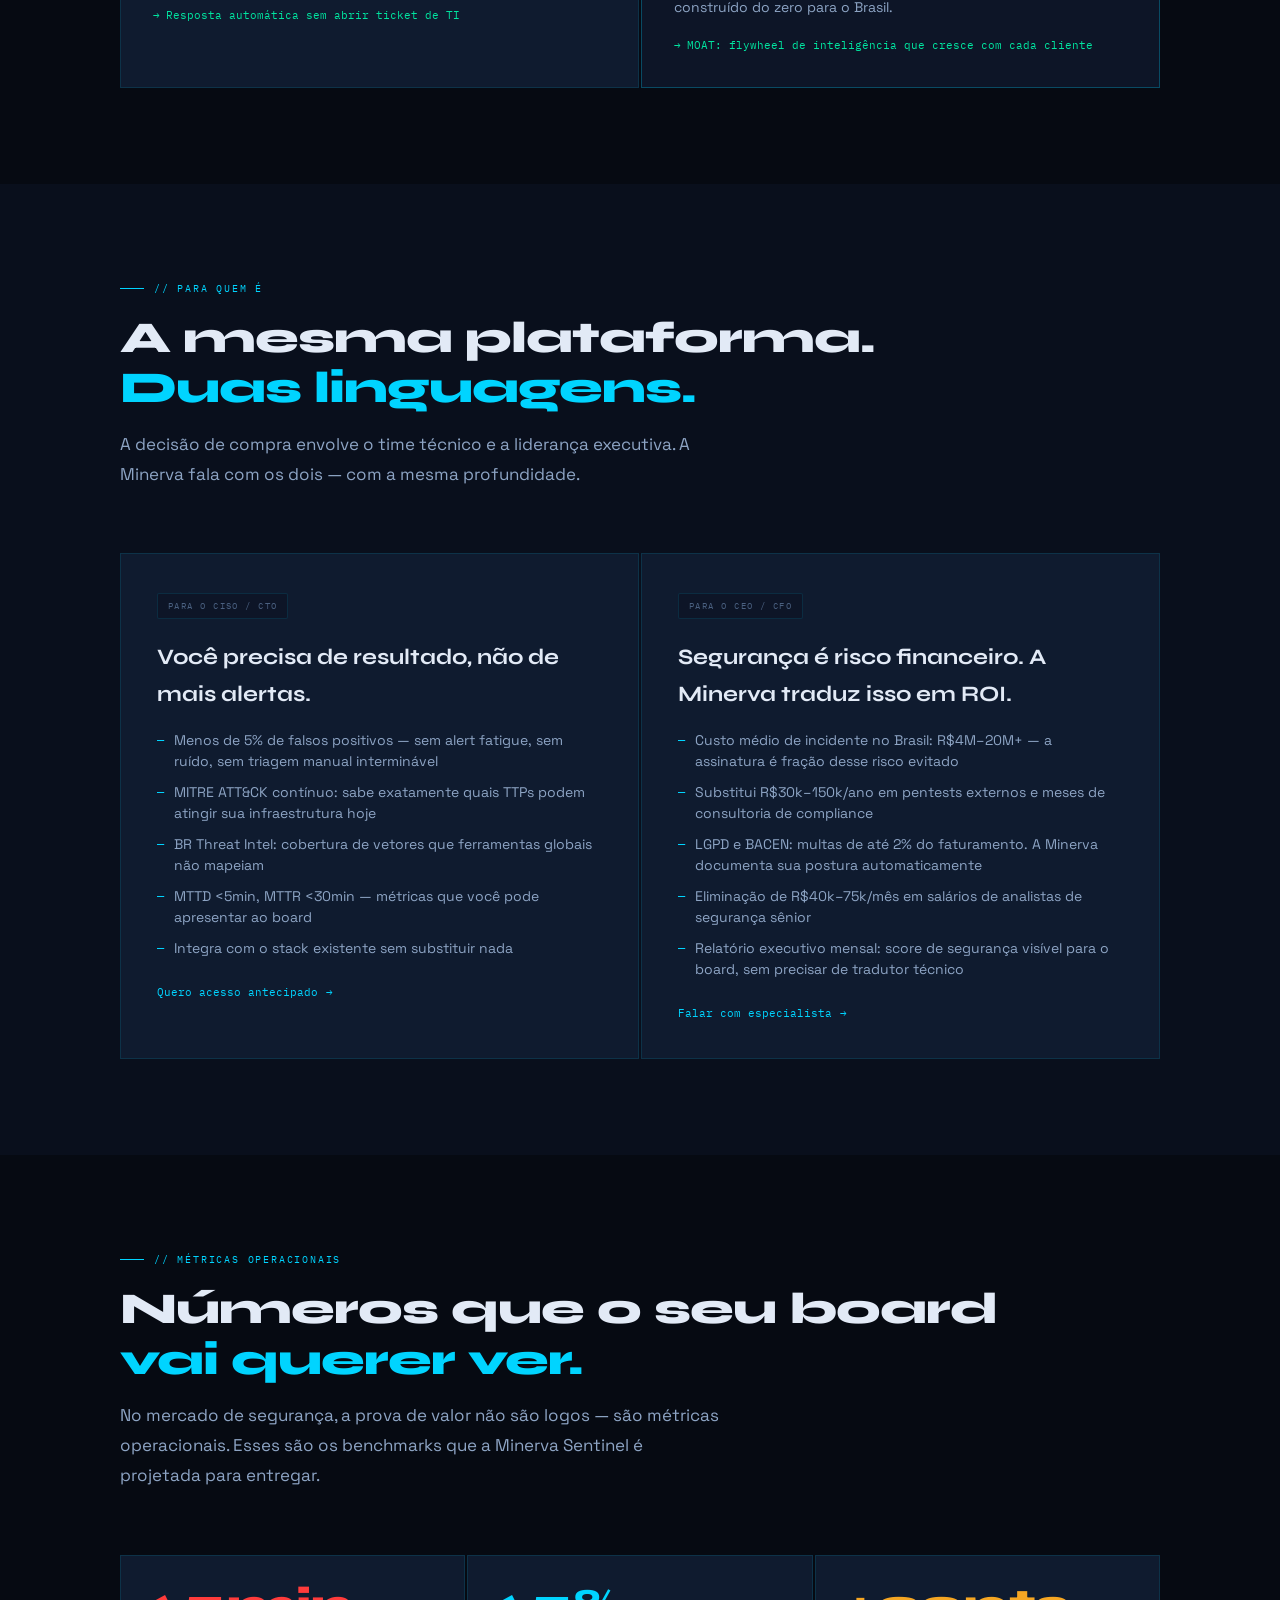
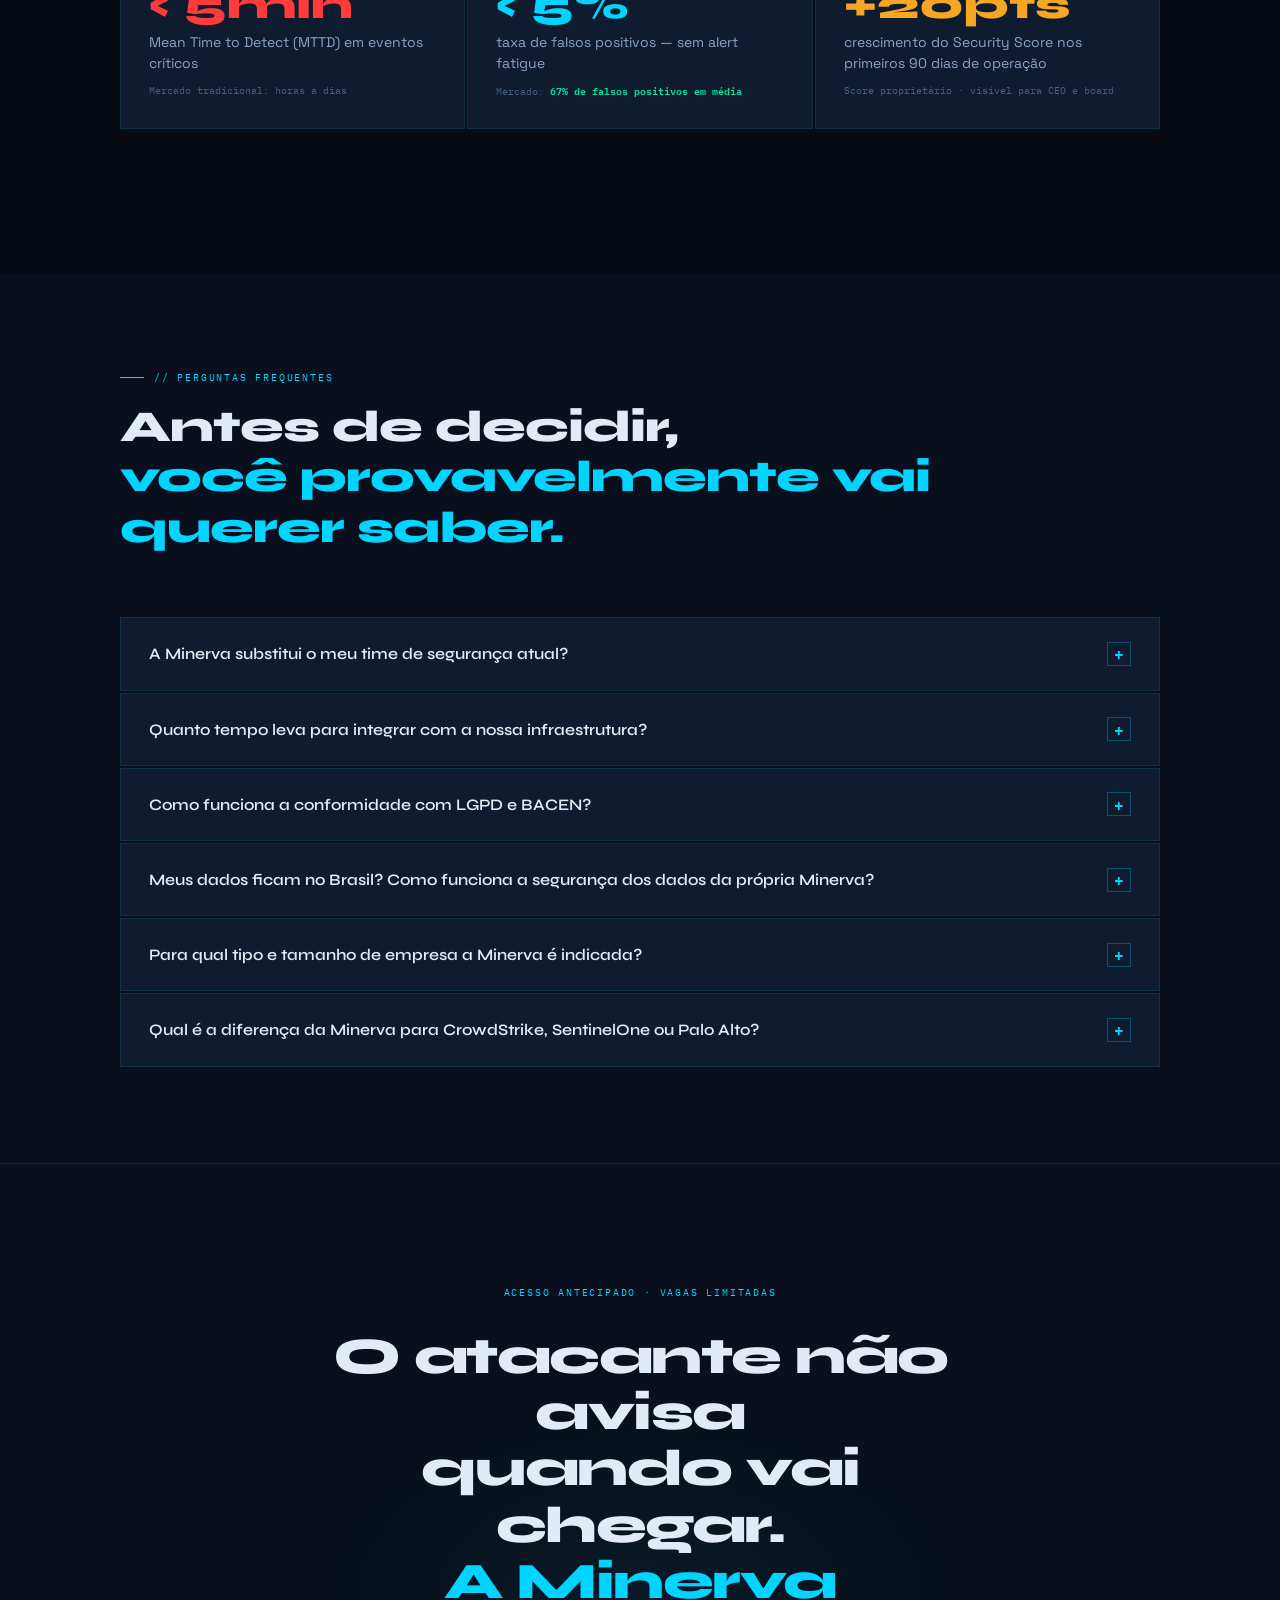
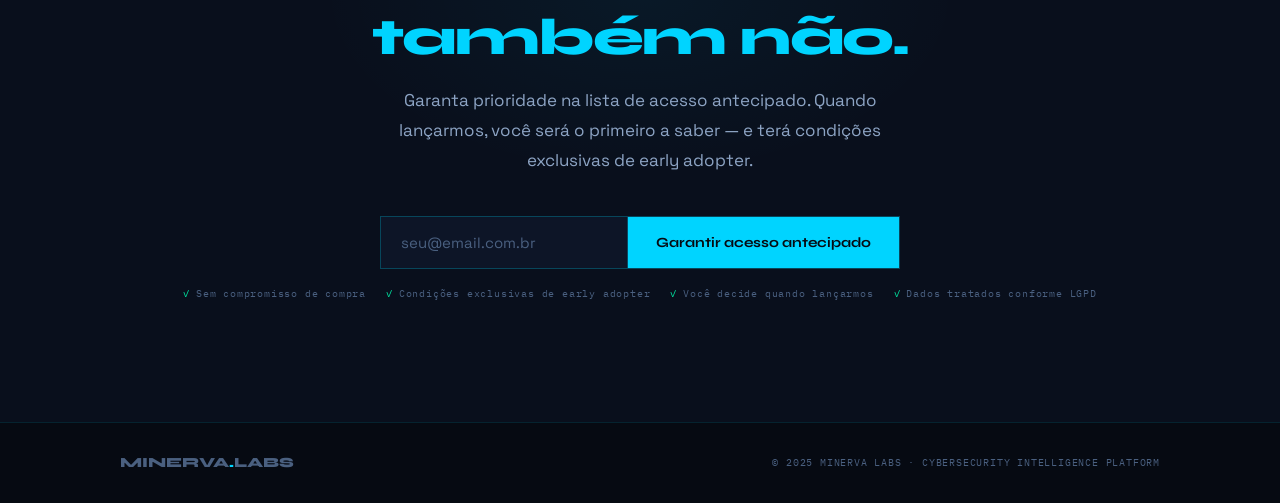
==== commit 88ec4139: "Update index.html ." ====
--- a/index.html
+++ b/index.html
@@ -6,6 +6,7 @@
 <title>Minerva Labs — Garanta Acesso Antecipado</title>
 <link rel="preconnect" href="https://fonts.googleapis.com">
 <link href="https://fonts.googleapis.com/css2?family=Space+Grotesk:wght@300;400;500;600;700&family=Syne:wght@700;800&family=IBM+Plex+Mono:wght@400;500&display=swap" rel="stylesheet">
+  <link rel="stylesheet" href="minerva-labs.css">
 <style>
 
 </style>
--- a/minerva-labs.css
+++ b/minerva-labs.css
@@ -0,0 +1,940 @@
+:root {
+  --bg:         #060A12;
+  --bg-2:       #090F1C;
+  --bg-3:       #0D1527;
+  --bg-card:    #0F1B2F;
+  --cyan:       #00D4FF;
+  --cyan-dim:   rgba(0,212,255,0.12);
+  --cyan-glow:  rgba(0,212,255,0.06);
+  --red:        #FF3B3B;
+  --amber:      #F5A623;
+  --green:      #00E5A0;
+  --text:       #E2EAF6;
+  --text-2:     #8DA4C4;
+  --text-3:     #4A6080;
+  --border:     rgba(0,212,255,0.12);
+  --border-2:   rgba(0,212,255,0.28);
+  --mono:       'IBM Plex Mono', monospace;
+  --display:    'Syne', sans-serif;
+  --body:       'Space Grotesk', sans-serif;
+  --max:        1120px;
+  --radius:     6px;
+}
+
+*, *::before, *::after { box-sizing: border-box; margin: 0; padding: 0; }
+html { scroll-behavior: smooth; }
+body {
+  background: var(--bg);
+  color: var(--text);
+  font-family: var(--body);
+  font-size: 16px;
+  line-height: 1.7;
+  -webkit-font-smoothing: antialiased;
+  overflow-x: hidden;
+}
+
+/* ── NOISE ── */
+body::before {
+  content: '';
+  position: fixed;
+  inset: 0;
+  background-image: url("data:image/svg+xml,%3Csvg viewBox='0 0 200 200' xmlns='http://www.w3.org/2000/svg'%3E%3Cfilter id='n'%3E%3CfeTurbulence type='fractalNoise' baseFrequency='0.85' numOctaves='4' stitchTiles='stitch'/%3E%3C/filter%3E%3Crect width='100%25' height='100%25' filter='url(%23n)' opacity='0.04'/%3E%3C/svg%3E");
+  pointer-events: none;
+  z-index: 0;
+  opacity: 0.35;
+}
+
+/* ── UTIL ── */
+.container { max-width: var(--max); margin: 0 auto; padding: 0 40px; }
+.mono { font-family: var(--mono); }
+.tag-label {
+  font-family: var(--mono);
+  font-size: 10px;
+  letter-spacing: .18em;
+  text-transform: uppercase;
+  color: var(--cyan);
+  display: flex;
+  align-items: center;
+  gap: 10px;
+}
+.tag-label::before {
+  content: '';
+  display: block;
+  width: 24px; height: 1px;
+  background: var(--cyan);
+  flex-shrink: 0;
+}
+
+/* ── ANIMATIONS ── */
+@keyframes pulse-glow {
+  0%, 100% { box-shadow: 0 0 0 0 rgba(0,212,255,0); }
+  50% { box-shadow: 0 0 24px 4px rgba(0,212,255,0.2); }
+}
+@keyframes scan-line {
+  0% { transform: translateY(-100%); opacity: 0; }
+  10% { opacity: 1; }
+  90% { opacity: 1; }
+  100% { transform: translateY(400px); opacity: 0; }
+}
+@keyframes blink {
+  0%, 49% { opacity: 1; }
+  50%, 100% { opacity: 0; }
+}
+@keyframes float-up {
+  from { opacity: 0; transform: translateY(24px); }
+  to { opacity: 1; transform: translateY(0); }
+}
+@keyframes counter-tick {
+  from { transform: translateY(8px); opacity: 0; }
+  to { transform: translateY(0); opacity: 1; }
+}
+
+/* ── NAVBAR ── */
+nav {
+  position: fixed;
+  top: 0; left: 0; right: 0;
+  z-index: 100;
+  border-bottom: 1px solid var(--border);
+  background: rgba(6,10,18,0.85);
+  backdrop-filter: blur(20px);
+}
+.nav-inner {
+  max-width: var(--max);
+  margin: 0 auto;
+  padding: 0 40px;
+  height: 64px;
+  display: flex;
+  align-items: center;
+  justify-content: space-between;
+}
+.nav-logo {
+  font-family: var(--display);
+  font-size: 20px;
+  font-weight: 800;
+  letter-spacing: -0.5px;
+  color: var(--text);
+  text-decoration: none;
+}
+.nav-logo span { color: var(--cyan); }
+.nav-cta {
+  background: transparent;
+  border: 1px solid var(--cyan);
+  color: var(--cyan);
+  font-family: var(--mono);
+  font-size: 11px;
+  letter-spacing: .12em;
+  text-transform: uppercase;
+  padding: 10px 20px;
+  cursor: pointer;
+  text-decoration: none;
+  transition: background .2s, color .2s;
+}
+.nav-cta:hover { background: var(--cyan-dim); }
+.nav-status {
+  display: flex;
+  align-items: center;
+  gap: 8px;
+  font-family: var(--mono);
+  font-size: 10px;
+  color: var(--text-3);
+}
+.nav-dot {
+  width: 6px; height: 6px;
+  border-radius: 50%;
+  background: var(--amber);
+  animation: pulse-glow 2s infinite;
+}
+
+/* ── HERO ── */
+.hero {
+  min-height: 100vh;
+  padding: 140px 0 100px;
+  display: flex;
+  align-items: center;
+  position: relative;
+  overflow: hidden;
+}
+.hero-grid-bg {
+  position: absolute;
+  inset: 0;
+  background-image:
+    linear-gradient(rgba(0,212,255,0.03) 1px, transparent 1px),
+    linear-gradient(90deg, rgba(0,212,255,0.03) 1px, transparent 1px);
+  background-size: 64px 64px;
+  mask-image: radial-gradient(ellipse 80% 60% at 60% 40%, rgba(0,0,0,0.5) 0%, transparent 80%);
+  pointer-events: none;
+}
+.hero-glow-1 {
+  position: absolute;
+  top: -100px; right: -100px;
+  width: 600px; height: 600px;
+  background: radial-gradient(circle, rgba(0,212,255,0.06) 0%, transparent 65%);
+  pointer-events: none;
+}
+.hero-glow-2 {
+  position: absolute;
+  bottom: -200px; left: -50px;
+  width: 500px; height: 500px;
+  background: radial-gradient(circle, rgba(255,59,59,0.04) 0%, transparent 65%);
+  pointer-events: none;
+}
+.hero-layout {
+  display: grid;
+  grid-template-columns: 1fr 480px;
+  gap: 80px;
+  align-items: center;
+}
+.hero-content { animation: float-up .7s ease both; }
+.hero-content .tag-label { margin-bottom: 28px; }
+.hero-headline {
+  font-family: var(--display);
+  font-size: clamp(36px, 4.5vw, 58px);
+  font-weight: 800;
+  line-height: 1.08;
+  letter-spacing: -1.5px;
+  color: var(--text);
+  margin-bottom: 24px;
+}
+.hero-headline em {
+  font-style: normal;
+  color: var(--cyan);
+}
+.hero-headline .strike {
+  position: relative;
+  color: var(--text-3);
+  text-decoration: none;
+}
+.hero-headline .strike::after {
+  content: '';
+  position: absolute;
+  left: 0; right: 0;
+  top: 50%;
+  height: 2px;
+  background: var(--red);
+  transform: rotate(-1deg);
+}
+.hero-sub {
+  font-size: 17px;
+  color: var(--text-2);
+  max-width: 540px;
+  line-height: 1.75;
+  margin-bottom: 40px;
+}
+.hero-sub strong { color: var(--text); font-weight: 600; }
+.cta-group {
+  display: flex;
+  align-items: center;
+  gap: 20px;
+  flex-wrap: wrap;
+  margin-bottom: 48px;
+}
+.btn-primary {
+  background: var(--cyan);
+  color: var(--bg);
+  border: none;
+  font-family: var(--display);
+  font-size: 14px;
+  font-weight: 700;
+  letter-spacing: .02em;
+  padding: 15px 32px;
+  cursor: pointer;
+  text-decoration: none;
+  display: inline-block;
+  transition: opacity .2s, transform .15s;
+  animation: pulse-glow 3s ease-in-out infinite;
+}
+.btn-primary:hover { opacity: .9; transform: translateY(-1px); }
+.btn-ghost {
+  background: transparent;
+  border: 1px solid var(--border-2);
+  color: var(--text-2);
+  font-family: var(--mono);
+  font-size: 11px;
+  letter-spacing: .12em;
+  text-transform: uppercase;
+  padding: 14px 24px;
+  cursor: pointer;
+  text-decoration: none;
+  display: inline-block;
+  transition: border-color .2s, color .2s;
+}
+.btn-ghost:hover { border-color: var(--cyan); color: var(--cyan); }
+.hero-microcopy {
+  display: flex;
+  align-items: center;
+  gap: 6px;
+  font-family: var(--mono);
+  font-size: 11px;
+  color: var(--text-3);
+}
+.hero-microcopy::before {
+  content: '›';
+  color: var(--cyan);
+  font-size: 14px;
+}
+/* HERO VISUAL — Terminal / Dashboard Mock */
+.hero-visual {
+  position: relative;
+  animation: float-up .9s .2s ease both;
+}
+.terminal {
+  background: var(--bg-2);
+  border: 1px solid var(--border);
+  border-radius: var(--radius);
+  overflow: hidden;
+  box-shadow: 0 32px 80px rgba(0,0,0,0.5), 0 0 0 1px var(--border);
+}
+.terminal-bar {
+  background: var(--bg-3);
+  padding: 12px 16px;
+  display: flex;
+  align-items: center;
+  gap: 6px;
+  border-bottom: 1px solid var(--border);
+}
+.terminal-dot {
+  width: 10px; height: 10px; border-radius: 50%;
+}
+.terminal-dot:nth-child(1) { background: #FF5F57; }
+.terminal-dot:nth-child(2) { background: #FFBD2E; }
+.terminal-dot:nth-child(3) { background: #28CA40; }
+.terminal-title {
+  margin-left: 8px;
+  font-family: var(--mono);
+  font-size: 11px;
+  color: var(--text-3);
+}
+.terminal-body {
+  padding: 20px;
+  font-family: var(--mono);
+  font-size: 12px;
+  line-height: 1.8;
+  position: relative;
+  overflow: hidden;
+  min-height: 300px;
+}
+.terminal-body::after {
+  content: '';
+  position: absolute;
+  left: 0; right: 0;
+  height: 2px;
+  background: linear-gradient(90deg, transparent, var(--cyan), transparent);
+  opacity: .4;
+  animation: scan-line 4s ease-in-out 1s infinite;
+}
+.t-dim { color: var(--text-3); }
+.t-cyan { color: var(--cyan); }
+.t-red { color: var(--red); }
+.t-green { color: var(--green); }
+.t-amber { color: var(--amber); }
+.t-line { display: block; }
+.t-cursor::after {
+  content: '▊';
+  animation: blink 1s infinite;
+  font-size: 11px;
+}
+
+/* Score card overlay */
+.score-card {
+  position: absolute;
+  bottom: -20px;
+  right: -20px;
+  background: var(--bg-card);
+  border: 1px solid var(--border-2);
+  border-radius: var(--radius);
+  padding: 16px 20px;
+  box-shadow: 0 20px 40px rgba(0,0,0,.5);
+  min-width: 200px;
+}
+.score-label {
+  font-family: var(--mono);
+  font-size: 9px;
+  letter-spacing: .18em;
+  color: var(--text-3);
+  text-transform: uppercase;
+  margin-bottom: 6px;
+}
+.score-value {
+  font-family: var(--display);
+  font-size: 40px;
+  font-weight: 800;
+  color: var(--amber);
+  line-height: 1;
+  margin-bottom: 4px;
+}
+.score-delta {
+  font-family: var(--mono);
+  font-size: 11px;
+  color: var(--green);
+}
+
+/* ── PROOF BAR ── */
+.proof-bar {
+  border-top: 1px solid var(--border);
+  border-bottom: 1px solid var(--border);
+  background: var(--bg-2);
+  padding: 18px 0;
+}
+.proof-bar-inner {
+  display: grid;
+  grid-template-columns: repeat(4, 1fr);
+  divide-x: 1px solid var(--border);
+  gap: 1px;
+}
+.proof-item {
+  padding: 12px 32px;
+  border-left: 1px solid var(--border);
+  display: flex;
+  flex-direction: column;
+  gap: 2px;
+}
+.proof-item:first-child { border-left: none; }
+.proof-num {
+  font-family: var(--display);
+  font-size: 26px;
+  font-weight: 800;
+  color: var(--cyan);
+  line-height: 1;
+}
+.proof-num.red { color: var(--red); }
+.proof-num.amber { color: var(--amber); }
+.proof-label {
+  font-size: 12px;
+  color: var(--text-3);
+  line-height: 1.4;
+}
+.proof-source {
+  font-family: var(--mono);
+  font-size: 9px;
+  color: var(--text-3);
+  margin-top: 2px;
+  opacity: .6;
+}
+
+/* ── BADGES ── */
+.badge-bar {
+  padding: 24px 0;
+  background: var(--bg);
+  border-bottom: 1px solid var(--border);
+}
+.badge-list {
+  display: flex;
+  align-items: center;
+  gap: 12px;
+  flex-wrap: wrap;
+}
+.badge {
+  display: inline-flex;
+  align-items: center;
+  gap: 6px;
+  font-family: var(--mono);
+  font-size: 10px;
+  letter-spacing: .12em;
+  text-transform: uppercase;
+  color: var(--text-3);
+  padding: 6px 14px;
+  border: 1px solid var(--border);
+  border-radius: 2px;
+  background: var(--bg-2);
+}
+.badge::before {
+  content: '';
+  width: 6px; height: 6px;
+  border-radius: 50%;
+  background: var(--cyan);
+  flex-shrink: 0;
+}
+
+/* ── SECTION WRAPPER ── */
+.section { padding: 96px 0; position: relative; }
+.section.alt { background: var(--bg-2); }
+.section-header {
+  margin-bottom: 64px;
+}
+.section-title {
+  font-family: var(--display);
+  font-size: clamp(28px, 3.5vw, 44px);
+  font-weight: 800;
+  letter-spacing: -1px;
+  color: var(--text);
+  margin-top: 16px;
+  line-height: 1.15;
+}
+.section-title em {
+  font-style: normal;
+  color: var(--cyan);
+}
+.section-sub {
+  font-size: 17px;
+  color: var(--text-2);
+  max-width: 600px;
+  line-height: 1.75;
+  margin-top: 16px;
+}
+
+/* ── PAS BLOCK ── */
+.pas-grid {
+  display: grid;
+  grid-template-columns: 1fr 1fr;
+  gap: 2px;
+  margin-bottom: 48px;
+}
+.pas-card {
+  background: var(--bg-card);
+  border: 1px solid var(--border);
+  padding: 28px 32px;
+  position: relative;
+  overflow: hidden;
+}
+.pas-card::before {
+  content: '';
+  position: absolute;
+  top: 0; left: 0;
+  width: 3px; height: 100%;
+  background: var(--red);
+}
+.pas-card-num {
+  font-family: var(--mono);
+  font-size: 10px;
+  color: var(--red);
+  letter-spacing: .18em;
+  margin-bottom: 12px;
+}
+.pas-card-q {
+  font-family: var(--display);
+  font-size: 16px;
+  font-weight: 700;
+  color: var(--text);
+  margin-bottom: 10px;
+  line-height: 1.35;
+}
+.pas-card-a {
+  font-size: 14px;
+  color: var(--text-2);
+  line-height: 1.7;
+}
+.pas-solution {
+  background: var(--bg-card);
+  border: 1px solid var(--border-2);
+  padding: 32px 40px;
+  position: relative;
+  overflow: hidden;
+}
+.pas-solution::before {
+  content: '';
+  position: absolute;
+  top: 0; left: 0;
+  width: 3px; height: 100%;
+  background: var(--cyan);
+}
+.pas-solution-label {
+  font-family: var(--mono);
+  font-size: 10px;
+  color: var(--cyan);
+  letter-spacing: .18em;
+  margin-bottom: 12px;
+}
+.pas-solution-text {
+  font-family: var(--display);
+  font-size: 22px;
+  font-weight: 700;
+  color: var(--text);
+  line-height: 1.4;
+}
+.pas-solution-text strong { color: var(--cyan); }
+
+/* ── HOW IT WORKS ── */
+.steps {
+  display: grid;
+  grid-template-columns: repeat(3, 1fr);
+  gap: 2px;
+}
+.step {
+  background: var(--bg-card);
+  border: 1px solid var(--border);
+  padding: 36px 32px;
+  position: relative;
+  transition: border-color .25s;
+}
+.step:hover { border-color: var(--border-2); }
+.step-num {
+  font-family: var(--mono);
+  font-size: 10px;
+  color: var(--cyan);
+  letter-spacing: .18em;
+  margin-bottom: 16px;
+}
+.step-icon {
+  font-size: 28px;
+  margin-bottom: 16px;
+  display: block;
+}
+.step-title {
+  font-family: var(--display);
+  font-size: 18px;
+  font-weight: 700;
+  color: var(--text);
+  margin-bottom: 12px;
+}
+.step-desc {
+  font-size: 14px;
+  color: var(--text-2);
+  line-height: 1.7;
+}
+.step-connector {
+  position: absolute;
+  top: 50%;
+  right: -12px;
+  width: 22px; height: 22px;
+  background: var(--bg);
+  border: 1px solid var(--border-2);
+  border-radius: 50%;
+  display: flex;
+  align-items: center;
+  justify-content: center;
+  font-family: var(--mono);
+  font-size: 10px;
+  color: var(--cyan);
+  z-index: 2;
+  transform: translateY(-50%);
+}
+.steps .step:last-child .step-connector { display: none; }
+
+/* ── FEATURES ── */
+.features-grid {
+  display: grid;
+  grid-template-columns: repeat(2, 1fr);
+  gap: 2px;
+}
+.feature-card {
+  background: var(--bg-card);
+  border: 1px solid var(--border);
+  padding: 32px;
+  transition: border-color .25s, background .25s;
+}
+.feature-card:hover {
+  border-color: var(--border-2);
+  background: var(--bg-3);
+}
+.feature-tag {
+  font-family: var(--mono);
+  font-size: 9px;
+  letter-spacing: .16em;
+  text-transform: uppercase;
+  color: var(--cyan);
+  background: var(--cyan-dim);
+  padding: 4px 10px;
+  display: inline-block;
+  margin-bottom: 16px;
+  border-radius: 2px;
+}
+.feature-title {
+  font-family: var(--display);
+  font-size: 18px;
+  font-weight: 700;
+  color: var(--text);
+  margin-bottom: 12px;
+}
+.feature-bridge {
+  font-size: 14px;
+  color: var(--text-2);
+  line-height: 1.7;
+  margin-bottom: 16px;
+}
+.feature-bridge strong { color: var(--text); font-weight: 500; }
+.feature-metric {
+  font-family: var(--mono);
+  font-size: 11px;
+  color: var(--green);
+  display: flex;
+  align-items: center;
+  gap: 6px;
+}
+.feature-metric::before { content: '→'; }
+
+/* ── THREAT MAP / PROOF ── */
+.threat-stats {
+  display: grid;
+  grid-template-columns: repeat(3, 1fr);
+  gap: 2px;
+  margin-bottom: 48px;
+}
+.threat-stat {
+  background: var(--bg-card);
+  border: 1px solid var(--border);
+  padding: 28px 28px;
+}
+.threat-stat-value {
+  font-family: var(--display);
+  font-size: 42px;
+  font-weight: 800;
+  line-height: 1;
+  margin-bottom: 6px;
+}
+.threat-stat-value.red { color: var(--red); }
+.threat-stat-value.amber { color: var(--amber); }
+.threat-stat-value.cyan { color: var(--cyan); }
+.threat-stat-label {
+  font-size: 14px;
+  color: var(--text-2);
+  line-height: 1.5;
+}
+.threat-stat-vs {
+  font-family: var(--mono);
+  font-size: 10px;
+  color: var(--text-3);
+  margin-top: 8px;
+}
+.threat-stat-vs span { color: var(--green); font-weight: 600; }
+
+/* ── DUAL AUDIENCE SECTION ── */
+.audience-grid {
+  display: grid;
+  grid-template-columns: 1fr 1fr;
+  gap: 2px;
+}
+.audience-card {
+  background: var(--bg-card);
+  border: 1px solid var(--border);
+  padding: 36px 36px;
+}
+.audience-badge {
+  font-family: var(--mono);
+  font-size: 9px;
+  letter-spacing: .16em;
+  text-transform: uppercase;
+  color: var(--text-3);
+  background: var(--bg-3);
+  padding: 4px 10px;
+  display: inline-block;
+  margin-bottom: 20px;
+  border: 1px solid var(--border);
+  border-radius: 2px;
+}
+.audience-role {
+  font-family: var(--display);
+  font-size: 22px;
+  font-weight: 700;
+  color: var(--text);
+  margin-bottom: 16px;
+}
+.audience-pains {
+  list-style: none;
+  display: flex;
+  flex-direction: column;
+  gap: 10px;
+}
+.audience-pains li {
+  font-size: 14px;
+  color: var(--text-2);
+  display: flex;
+  gap: 10px;
+  align-items: flex-start;
+  line-height: 1.5;
+}
+.audience-pains li::before {
+  content: '—';
+  color: var(--cyan);
+  flex-shrink: 0;
+  font-family: var(--mono);
+  font-size: 12px;
+  margin-top: 1px;
+}
+.audience-cta {
+  margin-top: 24px;
+  display: flex;
+  align-items: center;
+  gap: 8px;
+  font-family: var(--mono);
+  font-size: 11px;
+  color: var(--cyan);
+  cursor: pointer;
+  text-decoration: none;
+  transition: gap .2s;
+}
+.audience-cta:hover { gap: 14px; }
+.audience-cta::after { content: '→'; }
+
+/* ── FAQ ── */
+.faq-list {
+  display: flex;
+  flex-direction: column;
+  gap: 2px;
+}
+.faq-item {
+  background: var(--bg-card);
+  border: 1px solid var(--border);
+  overflow: hidden;
+}
+.faq-question {
+  padding: 22px 28px;
+  display: flex;
+  justify-content: space-between;
+  align-items: center;
+  cursor: pointer;
+  font-family: var(--display);
+  font-size: 16px;
+  font-weight: 600;
+  color: var(--text);
+  transition: color .2s;
+  user-select: none;
+  gap: 16px;
+}
+.faq-question:hover { color: var(--cyan); }
+.faq-icon {
+  width: 24px; height: 24px;
+  border: 1px solid var(--border-2);
+  display: flex;
+  align-items: center;
+  justify-content: center;
+  font-family: var(--mono);
+  font-size: 16px;
+  color: var(--cyan);
+  flex-shrink: 0;
+  transition: transform .25s, background .2s;
+}
+.faq-item.open .faq-icon {
+  transform: rotate(45deg);
+  background: var(--cyan-dim);
+}
+.faq-answer {
+  max-height: 0;
+  overflow: hidden;
+  transition: max-height .35s ease;
+}
+.faq-answer-inner {
+  padding: 0 28px 24px;
+  font-size: 15px;
+  color: var(--text-2);
+  line-height: 1.75;
+  border-top: 1px solid var(--border);
+  padding-top: 20px;
+}
+.faq-item.open .faq-answer { max-height: 300px; }
+
+/* ── FINAL CTA ── */
+.final-cta {
+  text-align: center;
+  padding: 120px 0;
+  position: relative;
+  overflow: hidden;
+  background: var(--bg-2);
+  border-top: 1px solid var(--border);
+}
+.final-cta-glow {
+  position: absolute;
+  top: 50%; left: 50%;
+  transform: translate(-50%, -50%);
+  width: 700px; height: 400px;
+  background: radial-gradient(ellipse, rgba(0,212,255,0.05) 0%, transparent 65%);
+  pointer-events: none;
+}
+.final-cta .tag-label { justify-content: center; margin-bottom: 28px; }
+.final-cta .tag-label::before { display: none; }
+.final-headline {
+  font-family: var(--display);
+  font-size: clamp(32px, 4vw, 52px);
+  font-weight: 800;
+  letter-spacing: -1.5px;
+  color: var(--text);
+  line-height: 1.1;
+  max-width: 720px;
+  margin: 0 auto 20px;
+}
+.final-headline em { font-style: normal; color: var(--cyan); }
+.final-sub {
+  font-size: 17px;
+  color: var(--text-2);
+  max-width: 520px;
+  margin: 0 auto 40px;
+  line-height: 1.75;
+}
+.final-form {
+  display: flex;
+  gap: 0;
+  max-width: 520px;
+  margin: 0 auto 16px;
+  border: 1px solid var(--border-2);
+}
+.final-input {
+  flex: 1;
+  background: var(--bg-3);
+  border: none;
+  outline: none;
+  padding: 16px 20px;
+  font-family: var(--body);
+  font-size: 15px;
+  color: var(--text);
+  border-right: 1px solid var(--border-2);
+}
+.final-input::placeholder { color: var(--text-3); }
+.final-btn {
+  background: var(--cyan);
+  border: none;
+  color: var(--bg);
+  font-family: var(--display);
+  font-size: 14px;
+  font-weight: 700;
+  padding: 16px 28px;
+  cursor: pointer;
+  white-space: nowrap;
+  transition: opacity .2s;
+}
+.final-btn:hover { opacity: .9; }
+.final-guarantee {
+  display: flex;
+  align-items: center;
+  justify-content: center;
+  gap: 20px;
+  flex-wrap: wrap;
+  margin-top: 16px;
+}
+.final-guarantee-item {
+  display: flex;
+  align-items: center;
+  gap: 6px;
+  font-family: var(--mono);
+  font-size: 10px;
+  color: var(--text-3);
+  letter-spacing: .08em;
+}
+.final-guarantee-item::before { content: '✓'; color: var(--green); }
+
+/* ── FOOTER ── */
+footer {
+  border-top: 1px solid var(--border);
+  padding: 28px 0;
+  display: flex;
+  align-items: center;
+  justify-content: space-between;
+}
+.footer-brand {
+  font-family: var(--display);
+  font-size: 14px;
+  font-weight: 800;
+  color: var(--text-3);
+}
+.footer-brand span { color: var(--cyan); }
+.footer-copy {
+  font-family: var(--mono);
+  font-size: 10px;
+  color: var(--text-3);
+  letter-spacing: .08em;
+}
+
+/* ── RESPONSIVE ── */
+@media (max-width: 900px) {
+  .container { padding: 0 24px; }
+  .hero-layout { grid-template-columns: 1fr; }
+  .hero-visual { display: none; }
+  .pas-grid,
+  .steps,
+  .features-grid,
+  .audience-grid,
+  .threat-stats { grid-template-columns: 1fr; }
+  .proof-bar-inner { grid-template-columns: 1fr 1fr; }
+  .step-connector { display: none; }
+  .nav-status { display: none; }
+  .final-form { flex-direction: column; }
+  .final-input { border-right: none; border-bottom: 1px solid var(--border-2); }
+}
